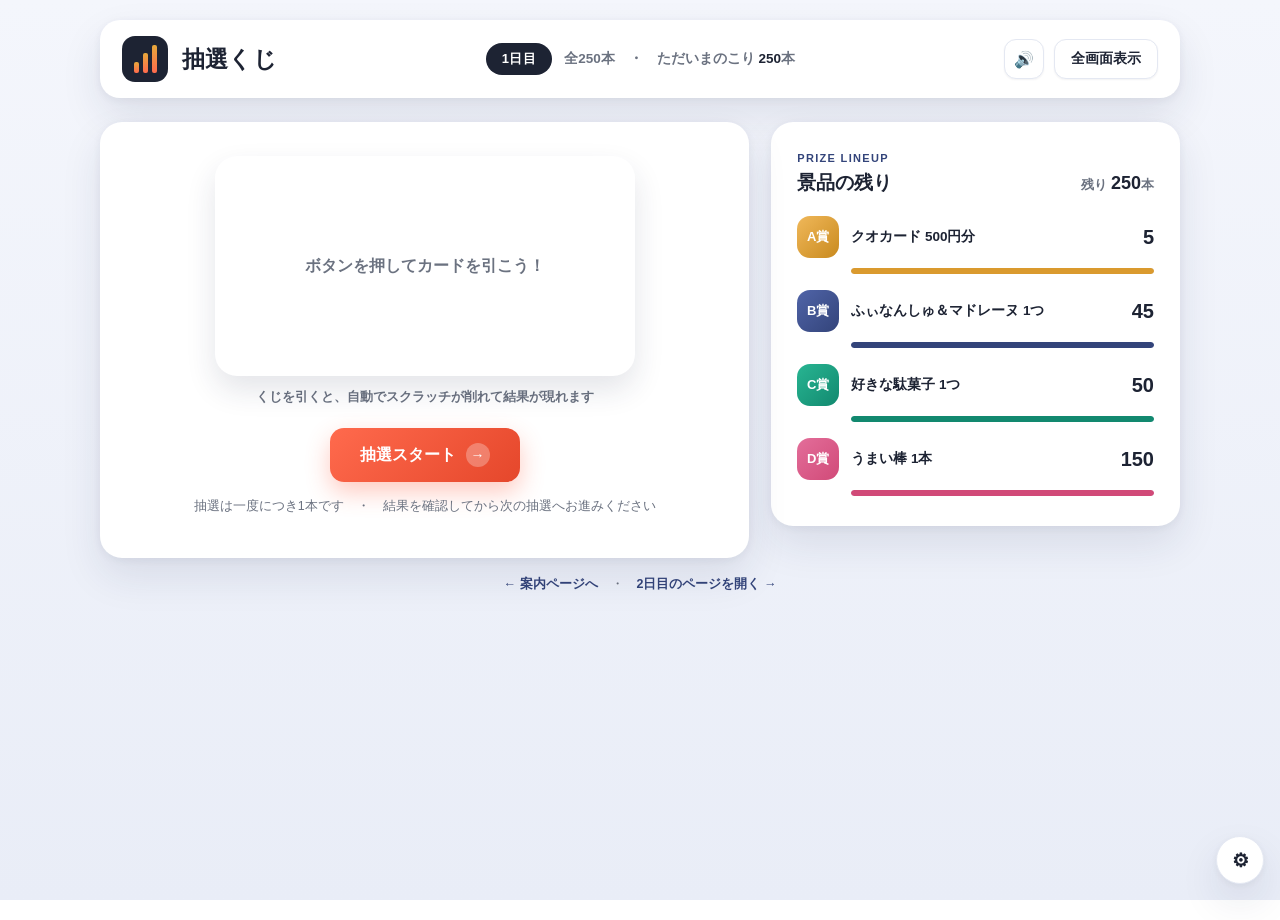
==== day1.html @ 529cc19a "2日目のガチャ演出追加" ====
<!DOCTYPE html>
<html lang="ja">
<head>
<meta charset="UTF-8">
<meta name="viewport" content="width=device-width, initial-scale=1.0, maximum-scale=1.0, user-scalable=no">
<title>抽選くじ（1日目）</title>
<link rel="stylesheet" href="style.css">
</head>
<body>

<div class="stage">
  <div class="topbar">
    <div class="topbar-left">
      <div class="brand-icon" aria-hidden="true"><i></i><i></i><i></i></div>
      <h1 id="eventTitle">学園祭 抽選会</h1>
    </div>
    <div class="topbar-center">
      <span class="day-badge" id="dayBadge">1日目</span>
      <span class="stats-line" id="totalLine"></span>
    </div>
    <div class="topbar-right">
      <button class="icon-btn" id="muteBtn" title="音のオン/オフ">🔊</button>
      <button class="btn-outline" id="fullscreenBtn">全画面表示</button>
    </div>
  </div>

  <main>
    <section class="card draw-card">
      <div class="scratch-wrap" id="scratchWrap">
        <div class="result-area" id="resultArea">
          <div class="result-placeholder" id="resultPlaceholder">ボタンを押してカードを引こう！</div>
        </div>
        <canvas class="scratch-canvas" id="scratchCanvas" style="display:none;"></canvas>
        <div class="scratch-hint hide" id="scratchHint">👆</div>
        <span class="confetti-dot cd1"></span>
        <span class="confetti-dot cd2"></span>
        <span class="confetti-dot cd3"></span>
        <span class="confetti-dot cd4"></span>
        <span class="confetti-dot cd5"></span>
        <span class="confetti-dot cd6"></span>
      </div>
      <p class="scratch-note" id="scratchNote">くじを引くと、自動でスクラッチが削れて結果が現れます</p>

      <div class="actions">
        <button class="btn-primary" id="drawBtn">抽選スタート</button>
      </div>
      <p class="draw-caption">抽選は一度につき1本です　・　結果を確認してから次の抽選へお進みください</p>
    </section>

    <section class="card">
      <div class="stock-kicker">PRIZE LINEUP</div>
      <div class="stock-title"><span>景品の残り</span><span class="remain" id="remainLine">残り 0 本</span></div>
      <div class="stock-list" id="stockList"></div>
    </section>
  </main>

  <p class="page-switch-hint"><a href="index.html">← 案内ページへ</a>　・　<a href="day2.html">2日目のページを開く →</a></p>
</div>

<button class="gear-btn" id="gearBtn" title="運営用設定">⚙</button>

<!-- 1位(トップ賞)演出 -->
<div class="overlay" id="grandOverlay" aria-hidden="true">
  <div class="burst"><div class="ring"></div><div class="ring2"></div><div class="rays"></div></div>
</div>
<div class="confetti" id="confetti" aria-hidden="true"></div>

<!-- パスワードモーダル -->
<div class="modal-backdrop" id="pwBackdrop">
  <div class="modal" style="max-width:380px;">
    <button class="close-x" id="pwClose">×</button>
    <h2>運営用ログイン</h2>
    <p class="desc">賞品の設定変更などを行うにはパスワードが必要です。</p>
    <label>パスワード</label>
    <input type="password" id="pwInput">
    <div class="modal-actions">
      <button class="btn-primary" id="pwSubmit">ログイン</button>
    </div>
    <div id="pwMsg"></div>
  </div>
</div>

<!-- 管理画面モーダル -->
<div class="modal-backdrop" id="adminBackdrop">
  <div class="modal">
    <button class="close-x" id="adminClose">×</button>
    <h2>運営用設定（1日目）</h2>
    <p class="desc">賞品の内容や当選数を編集できます。編集後は保存してください。</p>

    <label>イベントタイトル</label>
    <input type="text" id="cfgTitle">

    <label style="margin-top:18px;">賞品ラインナップ</label>
    <div class="tier-head" aria-hidden="true"><span>賞</span><span>景品名</span><span>総数</span><span>現在庫</span><span></span></div>
    <div id="tierRows"></div>
    <button class="btn-ghost btn-small" id="addTierBtn" style="margin-top:8px;">＋ 賞を追加</button>
    <p class="stock-warning">注意：総数を変更して保存しても現在庫は変わりません。現在庫は0から総数まで入力でき、変更はすぐに反映されます。賞を削除すると、未抽選分も一覧から削除されます。</p>

    <div class="modal-actions">
      <button class="btn-primary" id="saveConfigBtn">設定を保存</button>
    </div>
    <div id="configMsg"></div>

    <div class="section-div"></div>

    <label>在庫リセット</label>
    <p class="hint">現在このページは <strong id="adminDayLabel">1日目</strong>（スクラッチ演出）です。ボタンを押すと在庫が満タンに戻ります。1日目の営業終了後、2日目を始める前に押してください（day2.html 側でも同じ在庫を使うため、2日目はそちらのページを開くだけで演出がガチャに切り替わります）。</p>
    <div class="modal-actions">
      <button class="btn-ghost btn-small" id="resetStockBtn">在庫を満タンにリセットする</button>
    </div>

    <div class="section-div"></div>

    <label>運営パスワードの変更</label>
    <input type="password" id="newPassword" placeholder="新しいパスワード" autocomplete="new-password">
    <p class="password-warning">注意：パスワードを変更すると、次回から新しいパスワードが必要です。変更内容を確認してから実行してください。</p>
    <div class="modal-actions">
      <button class="btn-ghost btn-small" id="changePwBtn">パスワードを変更</button>
    </div>
    <div id="passwordMsg"></div>

    <div class="section-div"></div>
    <button class="btn-ghost btn-small" id="wipeBtn" style="border-color:var(--red-deep); color:var(--red-deep);">全データを初期化する</button>
  </div>
</div>

<!-- 確認モーダル -->
<div class="modal-backdrop confirm-backdrop" id="confirmBackdrop">
  <div class="modal" style="max-width:420px;">
    <h2>操作の確認</h2>
    <p class="desc" id="confirmMessage"></p>
    <div class="modal-actions">
      <button class="btn-primary" id="confirmOkBtn">実行する</button>
      <button class="btn-ghost" id="confirmCancelBtn">キャンセル</button>
    </div>
  </div>
</div>

<script>window.KUJI_DAY = 1;</script>
<script src="app-core.js"></script>
<script src="reveal-scratch.js"></script>
</body>
</html>
---- style.css ----
:root{
    --paper:#FFFDF7;
    --ink:#1D2333;
    --ink-soft:#6B7280;
    --red:#FF6A4D;
    --red-deep:#E5472B;
    --gold:#E7A93B;
    --gold-deep:#C98A1E;
    --indigo:#33447A;
    --indigo-deep:#242F58;
    --teal:#12896F;
    --teal-deep:#0C6B57;
    --rose:#D14A78;
    --rose-deep:#B23561;
    --line:#E4E8F2;
    --shadow: 0 18px 40px rgba(31,41,74,.10), 0 2px 8px rgba(31,41,74,.06);
  }
  *{box-sizing:border-box}
  html,body{height:100%}
  body{
    margin:0;
    min-height:100svh;
    background:linear-gradient(180deg,#F4F6FC,#E9EDF7);
    background-attachment:fixed;
    color:var(--ink);
    font-family: "Yu Gothic UI","Hiragino Kaku Gothic ProN","Meiryo",-apple-system,BlinkMacSystemFont,sans-serif;
    padding:0 16px 60px;
    overflow-x:hidden;
  }
  .stage{ position:relative; z-index:1; max-width:1080px; margin:0 auto; }
  html:fullscreen body{
    min-height:100%; display:flex; align-items:center; justify-content:center; padding:24px;
  }
  html:fullscreen .stage{ width:min(1080px,100%); }

  /* ===== 上部バー ===== */
  .topbar{
    background:#fff; border-radius:20px; box-shadow:var(--shadow);
    padding:16px 22px; margin:20px auto 24px;
    display:flex; align-items:center; justify-content:space-between; gap:16px; flex-wrap:wrap;
  }
  .topbar-left{ display:flex; align-items:center; gap:14px; }
  .brand-icon{
    width:46px; height:46px; border-radius:13px; background:var(--ink);
    display:flex; align-items:flex-end; justify-content:center; gap:4px; padding:9px 8px; flex-shrink:0;
  }
  .brand-icon i{ display:block; width:5px; border-radius:2px; background:linear-gradient(180deg,var(--gold),var(--red)); }
  .brand-icon i:nth-child(1){ height:38%; }
  .brand-icon i:nth-child(2){ height:72%; }
  .brand-icon i:nth-child(3){ height:100%; }
  h1#eventTitle{ margin:0; font-size:clamp(18px,2.4vw,23px); font-weight:800; color:var(--ink); letter-spacing:.01em; }

  .topbar-center{ display:flex; align-items:center; gap:12px; flex-wrap:wrap; }
  .day-badge{ background:var(--ink); color:#fff; padding:7px 16px; border-radius:999px; font-weight:800; font-size:13px; letter-spacing:.03em; }
  .stats-line{ color:var(--ink-soft); font-size:13.5px; font-weight:600; }
  .stats-line strong{ color:var(--ink); font-weight:800; }

  .topbar-right{ display:flex; align-items:center; gap:10px; }
  .icon-btn{ width:40px; height:40px; border-radius:12px; border:1.5px solid var(--line); background:#fff; display:flex; align-items:center; justify-content:center; font-size:16px; padding:0; }
  .btn-outline{ border:1.5px solid var(--line); background:#fff; color:var(--ink); border-radius:12px; padding:10px 16px; font-size:13.5px; font-weight:700; }

  main{ display:grid; grid-template-columns: 1.35fr .85fr; gap:22px; align-items:start; }
  @media (max-width:860px){ main{grid-template-columns:1fr} }

  .card{
    background:#fff; border-radius:22px; padding:30px 26px; color:var(--ink);
    box-shadow:var(--shadow);
  }

  /* ===== 抽選エリア（スクラッチカード） ===== */
  .draw-card{ text-align:center; position:relative; }
  .scratch-wrap{ position:relative; max-width:420px; margin:4px auto 6px; border-radius:22px; }
  .scratch-wrap.has-card::before, .scratch-wrap.has-card::after{
    content:""; position:absolute; inset:-10px; border-radius:26px; z-index:0;
  }
  .scratch-wrap.has-card::before{ background:linear-gradient(135deg, rgba(255,150,120,.35), rgba(120,150,255,.28)); transform:rotate(-5deg); }
  .scratch-wrap.has-card::after{ background:linear-gradient(135deg, rgba(120,210,180,.32), rgba(255,205,110,.3)); transform:rotate(4deg); }
  .scratch-wrap.suspense{ animation: suspenseShake .42s ease-in-out infinite; }
  @keyframes suspenseShake{
    0%,100%{ transform:translate(0,0) rotate(0deg); }
    25%{ transform:translate(-3px,1px) rotate(-0.7deg); }
    50%{ transform:translate(3px,-1px) rotate(0.7deg); }
    75%{ transform:translate(-2px,2px) rotate(-0.5deg); }
  }
  .scratch-wrap.suspense .result-area{ box-shadow:0 0 0 3px rgba(255,90,60,.55), 0 14px 30px rgba(31,41,74,.12); }
  .scratch-wrap.pop{ animation:popReveal .42s cubic-bezier(.2,.9,.3,1.4); }
  @keyframes popReveal{ 0%{ transform:scale(.94); } 55%{ transform:scale(1.05); } 100%{ transform:scale(1); } }

  .result-area{
    position:relative; z-index:1; min-height:220px; display:flex; flex-direction:column;
    align-items:center; justify-content:center; gap:8px; padding:22px; border-radius:22px;
    background:#fff; box-shadow:0 14px 30px rgba(31,41,74,.12);
  }
  .scratch-canvas{
    position:absolute; inset:0; width:100%; height:100%; border-radius:22px; z-index:2;
    pointer-events:none; box-shadow:0 14px 30px rgba(31,41,74,.16);
  }
  .scratch-canvas.fading{ transition:opacity .45s ease; opacity:0; }
  .scratch-hint{
    position:absolute; top:0; left:0; font-size:34px; pointer-events:none; z-index:6;
    filter:drop-shadow(0 4px 6px rgba(0,0,0,.28));
    transform:translate(-50%,-55%) rotate(-10deg);
    transition: left .09s linear, top .09s linear, transform .12s ease;
  }
  .scratch-hint.hide{ display:none; }
  .scratch-hint.flip{ transform:translate(-50%,-55%) rotate(10deg); }
  .scratch-note{ margin:12px 0 0; font-size:13px; color:var(--ink-soft); font-weight:600; }
  .draw-caption{ margin-top:16px; font-size:12.5px; color:var(--ink-soft); }

  .confetti-dot{ position:absolute; width:7px; height:7px; border-radius:50%; opacity:0; transition:opacity .3s ease; z-index:3; pointer-events:none; }
  .scratch-wrap.has-card .confetti-dot{ opacity:1; }
  .cd1{ top:5%; left:9%; background:var(--gold); }
  .cd2{ top:13%; left:89%; width:6px; height:6px; background:var(--red); }
  .cd3{ top:47%; left:1%; width:6px; height:6px; background:var(--teal); }
  .cd4{ top:84%; left:93%; background:var(--indigo); }
  .cd5{ top:91%; left:13%; width:8px; height:8px; background:var(--rose); }
  .cd6{ top:3%; left:53%; width:5px; height:5px; background:var(--gold-deep); }

  /* ===== ガチャ・カットイン演出（2日目以降） ===== */
  .scratch-wrap.impact{ animation: impactShake .32s ease-in-out; }
  @keyframes impactShake{
    0%{ transform:translate(0,0); } 20%{ transform:translate(-6px,3px); }
    40%{ transform:translate(6px,-3px); } 60%{ transform:translate(-4px,2px); }
    80%{ transform:translate(3px,-2px); } 100%{ transform:translate(0,0); }
  }
  .gacha-overlay{
    position:absolute; inset:0; z-index:4; border-radius:22px; overflow:hidden; display:none;
  }
  .gacha-overlay.fading{ transition:opacity .4s ease; opacity:0; }
  .gacha-bg{ position:absolute; inset:0; background:radial-gradient(circle at 50% 42%, #313a6e, #12162c 72%); }
  .capsule{ position:absolute; top:50%; left:50%; width:84px; height:84px; margin:-42px 0 0 -42px; z-index:2; }
  .capsule-top, .capsule-bottom{ position:absolute; left:0; width:100%; height:50%; }
  .capsule-top{ top:0; border-radius:84px 84px 0 0; background:linear-gradient(180deg,#ff8a65,#ff5a3c); box-shadow:inset 0 -6px 10px rgba(0,0,0,.18); }
  .capsule-bottom{ bottom:0; border-radius:0 0 84px 84px; background:linear-gradient(180deg,#fdfdfd,#dfe3ea); box-shadow:inset 0 6px 10px rgba(0,0,0,.1); }
  .capsule.shake{ animation: capsuleShake .16s ease-in-out infinite; }
  @keyframes capsuleShake{
    0%,100%{ transform:translate(0,0) rotate(0deg); }
    25%{ transform:translate(-5px,-2px) rotate(-7deg); }
    50%{ transform:translate(5px,2px) rotate(7deg); }
    75%{ transform:translate(-3px,3px) rotate(-4deg); }
  }
  .capsule.crack .capsule-top{ animation: crackTop .42s ease forwards; }
  .capsule.crack .capsule-bottom{ animation: crackBottom .42s ease forwards; }
  @keyframes crackTop{ to{ transform:translateY(-64px) rotate(-28deg); opacity:0; } }
  @keyframes crackBottom{ to{ transform:translateY(64px) rotate(28deg); opacity:0; } }
  .cutin-flash{ position:absolute; inset:0; background:#fff; opacity:0; pointer-events:none; z-index:3; }
  .cutin-flash.pulse{ animation: flashPulse .26s ease-out; }
  @keyframes flashPulse{ 0%{ opacity:.95; } 100%{ opacity:0; } }
  .cutin-banner{
    position:absolute; inset:0; z-index:5; display:flex; flex-direction:column; align-items:center;
    justify-content:center; gap:6px; opacity:0;
    background:repeating-linear-gradient(115deg, rgba(255,255,255,.09) 0 10px, rgba(255,255,255,0) 10px 24px), rgba(18,22,44,.55);
  }
  .cutin-banner.slide-in{ animation: cutinSlide .5s cubic-bezier(.25,.85,.25,1.3) forwards; }
  @keyframes cutinSlide{
    0%{ opacity:0; transform:translateX(-120%) skewX(-8deg); }
    60%{ opacity:1; transform:translateX(6%) skewX(-8deg); }
    100%{ opacity:1; transform:translateX(0) skewX(0deg); }
  }
  .cutin-tag{ font-size:clamp(30px,6vw,46px); font-weight:900; color:#fff; letter-spacing:.04em; text-shadow:0 3px 0 rgba(0,0,0,.35); }
  .cutin-name{ font-size:clamp(14px,2.3vw,18px); font-weight:800; color:#fff; opacity:.92; }

  .result-placeholder{ color:var(--ink-soft); font-size:15.5px; font-weight:700; }
  .result-tag{ font-size:15px; font-weight:800; letter-spacing:.02em; }
  .result-name{ font-size:clamp(22px,4vw,32px); font-weight:900; color:var(--ink); }
  .result-congrats{ font-size:13.5px; color:var(--ink-soft); font-weight:700; margin-top:2px; }
  .sold-out{ color:var(--red-deep); font-weight:800; font-size:16px; line-height:1.7; }

  .tier-A{ background:linear-gradient(135deg,#F0B85A,var(--gold-deep)); }
  .tier-B{ background:linear-gradient(135deg,#5064A8,var(--indigo)); }
  .tier-C{ background:linear-gradient(135deg,#28B592,var(--teal)); }
  .tier-D{ background:linear-gradient(135deg,#E36E9A,var(--rose)); }
  .tier-default{ background:linear-gradient(135deg,#9aa0ae,#6c7280); }

  .actions{ display:flex; flex-wrap:wrap; gap:12px; justify-content:center; margin-top:22px; align-items:center; }
  button{
    appearance:none; border:1.5px solid var(--line); border-radius:14px; padding:13px 22px;
    font-size:15px; font-weight:700; cursor:pointer; background:#fff; color:var(--ink);
    box-shadow:0 1px 2px rgba(31,41,74,.06); transition:transform .08s ease, box-shadow .15s ease, opacity .2s;
    font-family:inherit;
  }
  button:active{ transform:translateY(1px); }
  button:disabled{ opacity:.45; cursor:not-allowed; }
  .btn-primary{
    background:linear-gradient(135deg,var(--red),var(--red-deep)); color:#fff; border:none;
    font-size:16px; padding:15px 30px; display:inline-flex; align-items:center; gap:10px;
    box-shadow:0 10px 24px rgba(255,90,60,.32);
    animation: invitePulse 2.6s ease-in-out infinite;
  }
  .btn-primary::after{
    content:"→"; font-size:14px; background:rgba(255,255,255,.28); color:#fff;
    width:24px; height:24px; border-radius:50%; display:flex; align-items:center; justify-content:center;
  }
  .btn-primary:disabled{ animation:none; }
  @keyframes invitePulse{
    0%,100%{ box-shadow:0 10px 24px rgba(255,90,60,.28); }
    50%{ box-shadow:0 14px 32px rgba(255,90,60,.5); }
  }
  .btn-ghost{ background:#fff; border:1.5px solid var(--line); color:var(--ink); }
  .btn-small{ padding:9px 15px; font-size:13px; }

  /* ===== 在庫パネル ===== */
  .stock-kicker{ font-size:11px; font-weight:800; letter-spacing:.12em; color:var(--indigo); margin-bottom:6px; }
  .stock-title{ font-weight:900; margin:0 0 20px; font-size:19px; display:flex; justify-content:space-between; align-items:baseline; color:var(--ink); }
  .stock-title span.remain{ font-size:13px; color:var(--ink-soft); font-weight:700; }
  .stock-title span.remain strong{ color:var(--ink); font-size:18px; }
  .stock-list{ display:flex; flex-direction:column; gap:16px; }
  .stock-item{
    transition:opacity .5s ease, transform .5s ease, max-height .5s ease;
  }
  .stock-item.leaving{ opacity:0; transform:scale(.94); max-height:0; overflow:hidden; margin:0; }
  .stock-top{ display:flex; align-items:center; gap:12px; }
  .stock-item .chip{ width:42px; height:42px; border-radius:13px; display:flex; align-items:center; justify-content:center; color:#fff; font-weight:800; font-size:13px; flex-shrink:0; }
  .stock-item .info{ flex:1; min-width:0; }
  .stock-item .name{ font-size:13.5px; font-weight:700; color:var(--ink); overflow:hidden; text-overflow:ellipsis; white-space:nowrap; }
  .stock-item .count{ font-weight:900; font-size:20px; color:var(--ink); }
  .stock-bar{ height:6px; background:var(--line); border-radius:999px; overflow:hidden; margin-top:10px; margin-left:54px; }
  .stock-bar-fill{ height:100%; border-radius:999px; transition:width .5s ease; }
  .empty-stock{ color:var(--ink-soft); font-size:14px; text-align:center; padding:16px; font-weight:700; }

  /* ===== 演出オーバーレイ ===== */
  .overlay{ position:fixed; inset:0; z-index:9998; display:none; place-items:center; pointer-events:none; }
  .overlay.show{ display:grid; animation:overlayFade 2.2s ease forwards; }
  @keyframes overlayFade{ 0%{opacity:1} 65%{opacity:1} 100%{opacity:0} }
  .burst{ position:relative; width:min(78vmin,560px); height:min(78vmin,560px); }
  .ring,.ring2{ position:absolute; inset:0; border-radius:50%; border:7px solid rgba(255,201,74,.95); box-shadow:0 0 50px rgba(255,150,60,.55), inset 0 0 26px rgba(255,255,255,.7); animation:ringScale 1.2s ease-out forwards; }
  .ring2{ inset:6%; border-width:5px; animation:ringScale 1.2s .08s ease-out forwards; opacity:.85; }
  @keyframes ringScale{ 0%{transform:scale(.2);opacity:0} 40%{opacity:1} 100%{transform:scale(1.18);opacity:0} }
  .rays{ position:absolute; inset:-25%; border-radius:50%; background:conic-gradient(from 0deg, rgba(255,190,90,0) 0deg, rgba(255,190,90,.8) 20deg, rgba(255,190,90,0) 40deg); filter:blur(6px) saturate(140%); animation:spinRay 1.6s linear infinite; mix-blend-mode:multiply; }
  @keyframes spinRay{ to{ transform:rotate(1turn); } }
  .confetti{ pointer-events:none; position:fixed; inset:0; overflow:hidden; z-index:9999; }

  /* ===== モーダル共通 ===== */
  .modal-backdrop{ position:fixed; inset:0; background:rgba(20,24,40,.55); z-index:9990; display:none; align-items:center; justify-content:center; padding:20px; }
  .modal-backdrop.show{ display:flex; }
  .confirm-backdrop{ z-index:10000; }
  .modal{
    background:var(--paper); border:1.5px solid var(--line); border-radius:18px; max-width:560px; width:100%;
    max-height:88vh; overflow-y:auto; padding:24px; color:var(--ink);
    box-shadow:0 24px 60px rgba(20,24,40,.35);
  }
  .modal h2{ margin:0 0 6px; font-size:20px; }
  .modal p.desc{ color:var(--ink-soft); font-size:13.5px; margin:0 0 16px; }
  .modal label{ display:block; font-size:12.5px; font-weight:800; color:var(--ink-soft); margin:14px 0 4px; }
  .modal input[type=text], .modal input[type=number], .modal input[type=password]{
    width:100%; padding:9px 10px; border:1.5px solid var(--line); border-radius:8px; font-size:14px; font-family:inherit; background:#fff;
  }
  .modal-actions{ display:flex; gap:10px; flex-wrap:wrap; margin-top:18px; }
  .tier-row{ display:grid; grid-template-columns:56px minmax(150px,1fr) 76px 76px 72px; gap:8px; align-items:center; margin-top:8px; }
  .tier-row input{ padding:7px 8px; font-size:13px; min-width:0; width:100%; }
  .tier-row .t-total, .tier-row .current-stock{ width:76px; min-height:36px; text-align:center; font-weight:800; }
  .tier-row .del{ width:72px; height:36px; padding:0 8px; background:#fff; border:1.5px solid rgba(229,71,43,.4); border-radius:8px; cursor:pointer; color:var(--red-deep); font-size:12px; font-weight:800; line-height:1; }
  .tier-row .del:hover{ border-color:var(--red-deep); background:#FFF4F1; }
  .tier-head{ display:grid; grid-template-columns:56px minmax(150px,1fr) 76px 76px 72px; gap:8px; align-items:center; margin-top:14px; color:var(--ink-soft); font-size:11px; font-weight:800; }
  .tier-head span:nth-child(n+3){ text-align:center; }
  .stock-warning{ margin:10px 0 0; padding:9px 10px; border-radius:8px; background:#FFF5E5; color:#8A5A12; font-size:12px; line-height:1.6; }
  .password-warning{ margin:8px 0 10px; padding:9px 10px; border-radius:8px; background:#FFF0ED; color:#9C3021; font-size:12px; line-height:1.6; }
  @media (max-width:560px){
    .tier-head{ display:none; }
    .tier-row{ grid-template-columns:46px minmax(0,1fr) 64px 64px 72px; }
    .tier-row .current-stock{ width:64px; }
    .tier-row .del{ grid-column:5; grid-row:1; }
  }
  .hint{ font-size:12px; color:var(--ink-soft); margin-top:4px; }
  .section-div{ border-top:1.5px dashed var(--line); margin:20px 0; }
  .close-x{ float:right; background:none; border:none; font-size:20px; cursor:pointer; color:var(--ink-soft); box-shadow:none; padding:0 4px; }
  .msg{ font-size:13px; padding:8px 10px; border-radius:8px; margin-top:10px; }
  .msg.ok{ background:rgba(18,137,111,.14); color:#0a6b5d; }
  .msg.err{ background:rgba(229,71,43,.14); color:#9c231a; }

  .gear-btn{
    position:fixed; right:16px; bottom:16px; z-index:50; width:48px; height:48px; border-radius:50%;
    background:#fff; border:1.5px solid var(--line); box-shadow:var(--shadow); font-size:19px; padding:0;
    display:flex; align-items:center; justify-content:center;
  }

  @media (prefers-reduced-motion: reduce){
    * { animation-duration:.001ms !important; animation-iteration-count:1 !important; transition-duration:.001ms !important; }
  }

/* ===== ページ切り替えリンク（day1.html / day2.html 下部） ===== */
.page-switch-hint{
  text-align:center; margin:18px 0 4px; font-size:12.5px; color:var(--ink-soft);
}
.page-switch-hint a{ color:var(--indigo); text-decoration:none; font-weight:700; }
.page-switch-hint a:hover{ text-decoration:underline; }

/* ===== 案内ページ（index.html）専用 ===== */
.landing-stage{ max-width:640px; margin:60px auto; text-align:center; }
.landing-card{
  background:#fff; border-radius:22px; padding:40px 30px; box-shadow:var(--shadow);
}
.landing-card h1{ margin:0 0 10px; font-size:clamp(22px,4vw,28px); font-weight:900; color:var(--ink); }
.landing-card p.lead{ color:var(--ink-soft); font-size:14px; margin:0 0 30px; }
.landing-choices{ display:flex; gap:16px; flex-wrap:wrap; justify-content:center; }
.landing-choice{
  flex:1 1 220px; display:block; text-decoration:none; border:1.5px solid var(--line);
  border-radius:18px; padding:26px 20px; color:var(--ink); background:#fff;
  transition:transform .12s ease, box-shadow .15s ease;
}
.landing-choice:hover{ transform:translateY(-3px); box-shadow:0 14px 30px rgba(31,41,74,.14); }
.landing-choice .day-num{
  display:inline-block; font-size:12px; font-weight:800; letter-spacing:.08em;
  color:#fff; background:var(--ink); padding:4px 12px; border-radius:999px; margin-bottom:12px;
}
.landing-choice .kind{ font-size:19px; font-weight:900; margin-bottom:6px; }
.landing-choice .desc{ font-size:12.5px; color:var(--ink-soft); }
.landing-choice.day2 .day-num{ background:var(--indigo); }
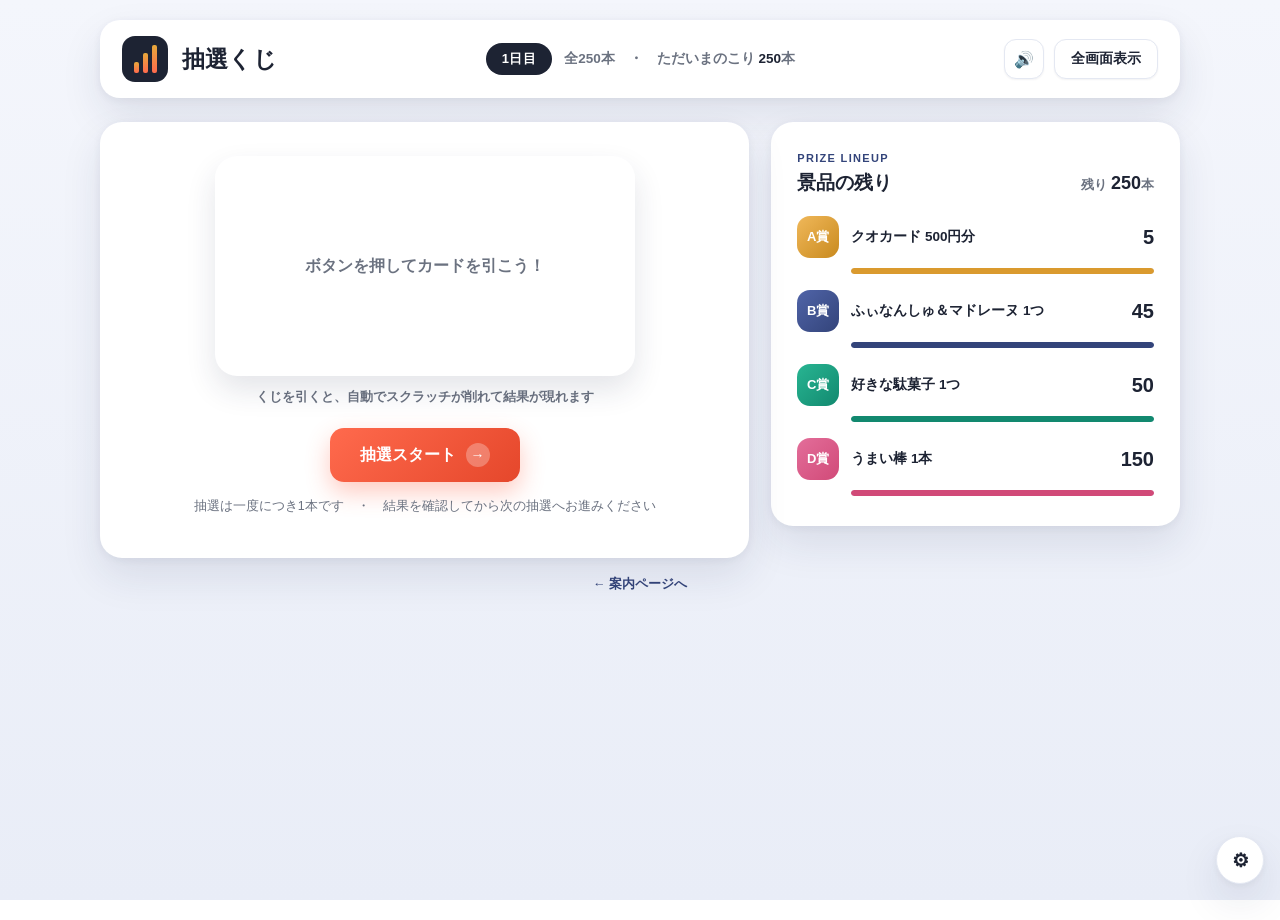
==== commit 9d444f50: "A賞の演出を改良しました" ====
--- a/day1.html
+++ b/day1.html
@@ -54,14 +54,20 @@
     </section>
   </main>
 
-  <p class="page-switch-hint"><a href="index.html">← 案内ページへ</a>　・　<a href="day2.html">2日目のページを開く →</a></p>
+  <p class="page-switch-hint"><a href="index.html">← 案内ページへ</a></p>
 </div>
 
 <button class="gear-btn" id="gearBtn" title="運営用設定">⚙</button>
 
 <!-- 1位(トップ賞)演出 -->
 <div class="overlay" id="grandOverlay" aria-hidden="true">
-  <div class="burst"><div class="ring"></div><div class="ring2"></div><div class="rays"></div></div>
+  <div class="burst">
+    <div class="rays"></div>
+    <div class="ring"></div>
+    <div class="ring2"></div>
+    <div class="grand-card"><span class="grand-kicker">CONGRATULATIONS</span><strong>A賞</strong><span class="grand-mark">★</span></div>
+    <i class="spark spark1">✦</i><i class="spark spark2">✦</i><i class="spark spark3">✦</i><i class="spark spark4">✦</i>
+  </div>
 </div>
 <div class="confetti" id="confetti" aria-hidden="true"></div>
 
--- a/style.css
+++ b/style.css
@@ -31,7 +31,11 @@
   html:fullscreen body{
     min-height:100%; display:flex; align-items:center; justify-content:center; padding:24px;
   }
-  html:fullscreen .stage{ width:min(1080px,100%); }
+  html:fullscreen .stage{
+    width:min(1080px,100%); height:100%; display:flex; flex-direction:column;
+  }
+  html:fullscreen main{ flex:1; align-content:center; }
+  html:fullscreen .page-switch-hint{ margin-top:auto; padding-top:28px; }
 
   /* ===== 上部バー ===== */
   .topbar{
@@ -222,12 +226,25 @@
   .overlay{ position:fixed; inset:0; z-index:9998; display:none; place-items:center; pointer-events:none; }
   .overlay.show{ display:grid; animation:overlayFade 2.2s ease forwards; }
   @keyframes overlayFade{ 0%{opacity:1} 65%{opacity:1} 100%{opacity:0} }
-  .burst{ position:relative; width:min(78vmin,560px); height:min(78vmin,560px); }
-  .ring,.ring2{ position:absolute; inset:0; border-radius:50%; border:7px solid rgba(255,201,74,.95); box-shadow:0 0 50px rgba(255,150,60,.55), inset 0 0 26px rgba(255,255,255,.7); animation:ringScale 1.2s ease-out forwards; }
-  .ring2{ inset:6%; border-width:5px; animation:ringScale 1.2s .08s ease-out forwards; opacity:.85; }
-  @keyframes ringScale{ 0%{transform:scale(.2);opacity:0} 40%{opacity:1} 100%{transform:scale(1.18);opacity:0} }
-  .rays{ position:absolute; inset:-25%; border-radius:50%; background:conic-gradient(from 0deg, rgba(255,190,90,0) 0deg, rgba(255,190,90,.8) 20deg, rgba(255,190,90,0) 40deg); filter:blur(6px) saturate(140%); animation:spinRay 1.6s linear infinite; mix-blend-mode:multiply; }
-  @keyframes spinRay{ to{ transform:rotate(1turn); } }
+  .burst{ position:relative; width:min(78vmin,560px); height:min(78vmin,560px); display:grid; place-items:center; }
+  .rays{ position:absolute; inset:-8%; border-radius:50%; background:repeating-conic-gradient(from 0deg, rgba(255,210,100,.52) 0deg 5deg, transparent 5deg 15deg); filter:blur(2px); animation:rayReveal 1.1s ease-out both; opacity:.9; }
+  @keyframes rayReveal{ 0%{transform:scale(.25) rotate(-18deg);opacity:0} 55%{opacity:.9} 100%{transform:scale(1) rotate(8deg);opacity:.72} }
+  .ring,.ring2{ position:absolute; border-radius:50%; border:3px solid rgba(255,226,134,.8); box-shadow:0 0 30px rgba(255,180,55,.5); animation:haloReveal 1.1s ease-out both; }
+  .ring{ inset:18%; }
+  .ring2{ inset:12%; border-color:rgba(255,255,255,.75); animation-delay:.12s; }
+  @keyframes haloReveal{ 0%{transform:scale(.65);opacity:0} 55%{opacity:1} 100%{transform:scale(1);opacity:.7} }
+  .grand-card{ position:relative; z-index:2; width:min(58vmin,360px); aspect-ratio:1.55; display:flex; flex-direction:column; align-items:center; justify-content:center; gap:4px; color:#fffaf0; background:linear-gradient(145deg,#fff1b0 0%,#d99420 22%,#9a5a12 100%); border:3px solid #fff0aa; border-radius:18px; box-shadow:0 12px 0 rgba(110,57,9,.35), 0 0 42px rgba(255,190,65,.8); transform:scale(.55) rotate(-8deg); animation:grandCardIn .8s .16s cubic-bezier(.2,1.35,.35,1) forwards; }
+  @keyframes grandCardIn{ 0%{transform:scale(.55) rotate(-8deg);opacity:0} 70%{transform:scale(1.06) rotate(2deg);opacity:1} 100%{transform:scale(1) rotate(0);opacity:1} }
+  .grand-kicker{ font-size:clamp(9px,1.5vmin,13px); font-weight:900; letter-spacing:.22em; text-shadow:0 2px 3px rgba(80,38,0,.45); }
+  .grand-card strong{ font-size:clamp(52px,12vmin,92px); line-height:1; font-weight:900; letter-spacing:.08em; text-shadow:0 5px 0 rgba(103,51,6,.4), 0 0 18px rgba(255,255,255,.55); }
+  .grand-mark{ position:absolute; right:13%; top:10%; font-size:clamp(20px,4vmin,34px); color:#fff3b8; animation:markTwinkle .8s .8s ease-in-out infinite alternate; }
+  @keyframes markTwinkle{ from{transform:scale(.8) rotate(-12deg);opacity:.55} to{transform:scale(1.2) rotate(12deg);opacity:1} }
+  .spark{ position:absolute; z-index:3; color:#fff4b5; font-style:normal; text-shadow:0 0 14px #fff, 0 0 28px #ffbd3b; opacity:0; animation:sparkPop .9s ease-out forwards; }
+  .spark1{ top:17%; left:19%; font-size:clamp(24px,5vmin,44px); animation-delay:.45s; }
+  .spark2{ top:27%; right:15%; font-size:clamp(16px,3vmin,28px); animation-delay:.62s; }
+  .spark3{ bottom:20%; left:23%; font-size:clamp(16px,3vmin,28px); animation-delay:.78s; }
+  .spark4{ bottom:14%; right:22%; font-size:clamp(24px,5vmin,44px); animation-delay:.55s; }
+  @keyframes sparkPop{ 0%{transform:scale(0) rotate(-30deg);opacity:0} 45%{transform:scale(1.35) rotate(12deg);opacity:1} 100%{transform:scale(1) rotate(0);opacity:.8} }
   .confetti{ pointer-events:none; position:fixed; inset:0; overflow:hidden; z-index:9999; }
 
   /* ===== モーダル共通 ===== */
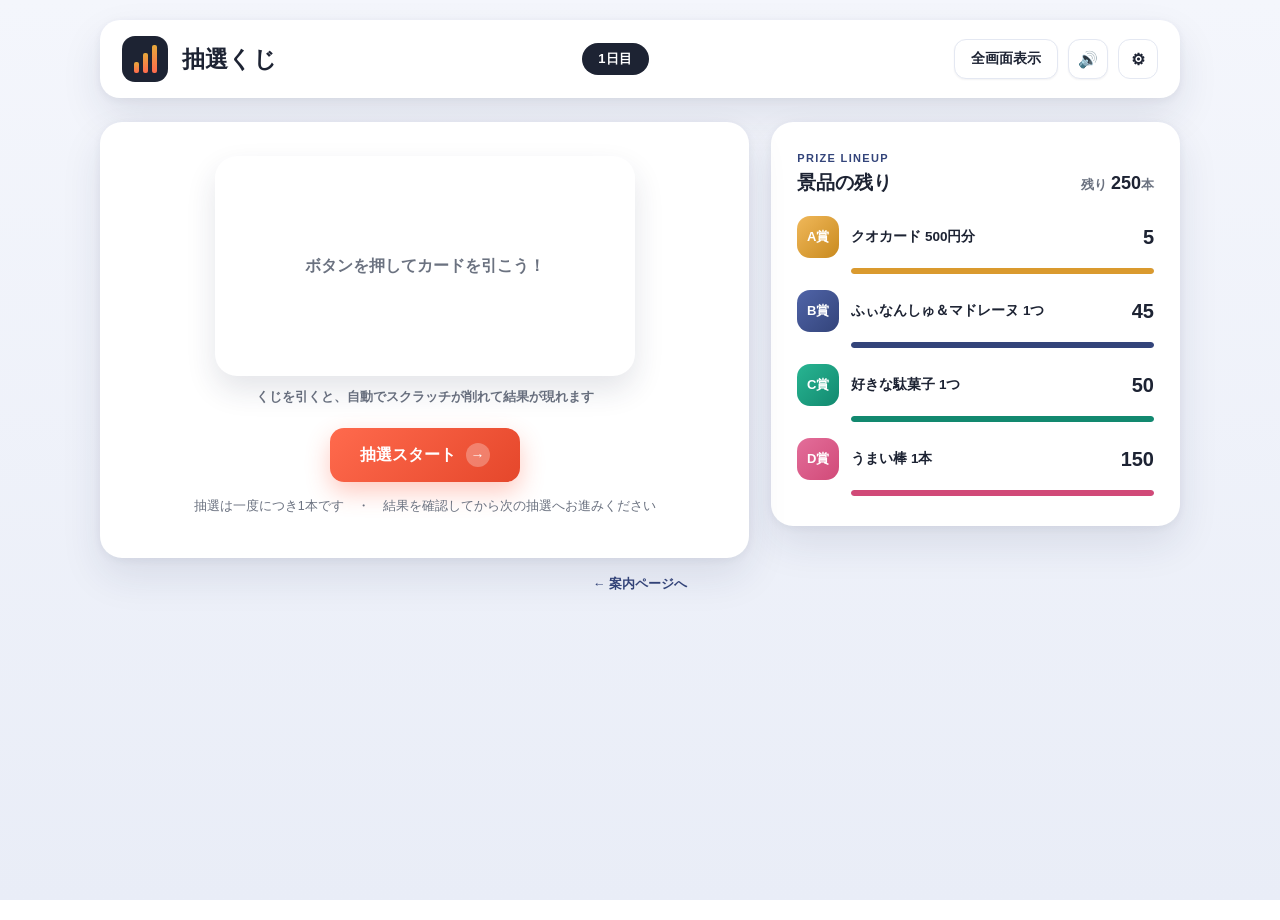
==== commit 8ccc93d0: "軽微なレイアウト修正" ====
--- a/day1.html
+++ b/day1.html
@@ -16,11 +16,11 @@
     </div>
     <div class="topbar-center">
       <span class="day-badge" id="dayBadge">1日目</span>
-      <span class="stats-line" id="totalLine"></span>
     </div>
     <div class="topbar-right">
+      <button class="btn-outline" id="fullscreenBtn">全画面表示</button>
       <button class="icon-btn" id="muteBtn" title="音のオン/オフ">🔊</button>
-      <button class="btn-outline" id="fullscreenBtn">全画面表示</button>
+      <button class="icon-btn gear-btn" id="gearBtn" title="運営用設定">⚙</button>
     </div>
   </div>
 
@@ -56,8 +56,6 @@
 
   <p class="page-switch-hint"><a href="index.html">← 案内ページへ</a></p>
 </div>
-
-<button class="gear-btn" id="gearBtn" title="運営用設定">⚙</button>
 
 <!-- 1位(トップ賞)演出 -->
 <div class="overlay" id="grandOverlay" aria-hidden="true">
@@ -114,6 +112,7 @@
     <div class="modal-actions">
       <button class="btn-ghost btn-small" id="resetStockBtn">在庫を満タンにリセットする</button>
     </div>
+    <div id="resetStockMsg"></div>
 
     <div class="section-div"></div>
 
--- a/style.css
+++ b/style.css
@@ -34,6 +34,7 @@
   html:fullscreen .stage{
     width:min(1080px,100%); height:100%; display:flex; flex-direction:column;
   }
+  html:fullscreen .topbar{ width:100%; }
   html:fullscreen main{ flex:1; align-content:center; }
   html:fullscreen .page-switch-hint{ margin-top:auto; padding-top:28px; }
 
@@ -286,8 +287,8 @@
   .msg.err{ background:rgba(229,71,43,.14); color:#9c231a; }
 
   .gear-btn{
-    position:fixed; right:16px; bottom:16px; z-index:50; width:48px; height:48px; border-radius:50%;
-    background:#fff; border:1.5px solid var(--line); box-shadow:var(--shadow); font-size:19px; padding:0;
+    position:static; z-index:auto; width:40px; height:40px; border-radius:12px;
+    background:#fff; border:1.5px solid var(--line); box-shadow:none; font-size:16px; padding:0;
     display:flex; align-items:center; justify-content:center;
   }
 
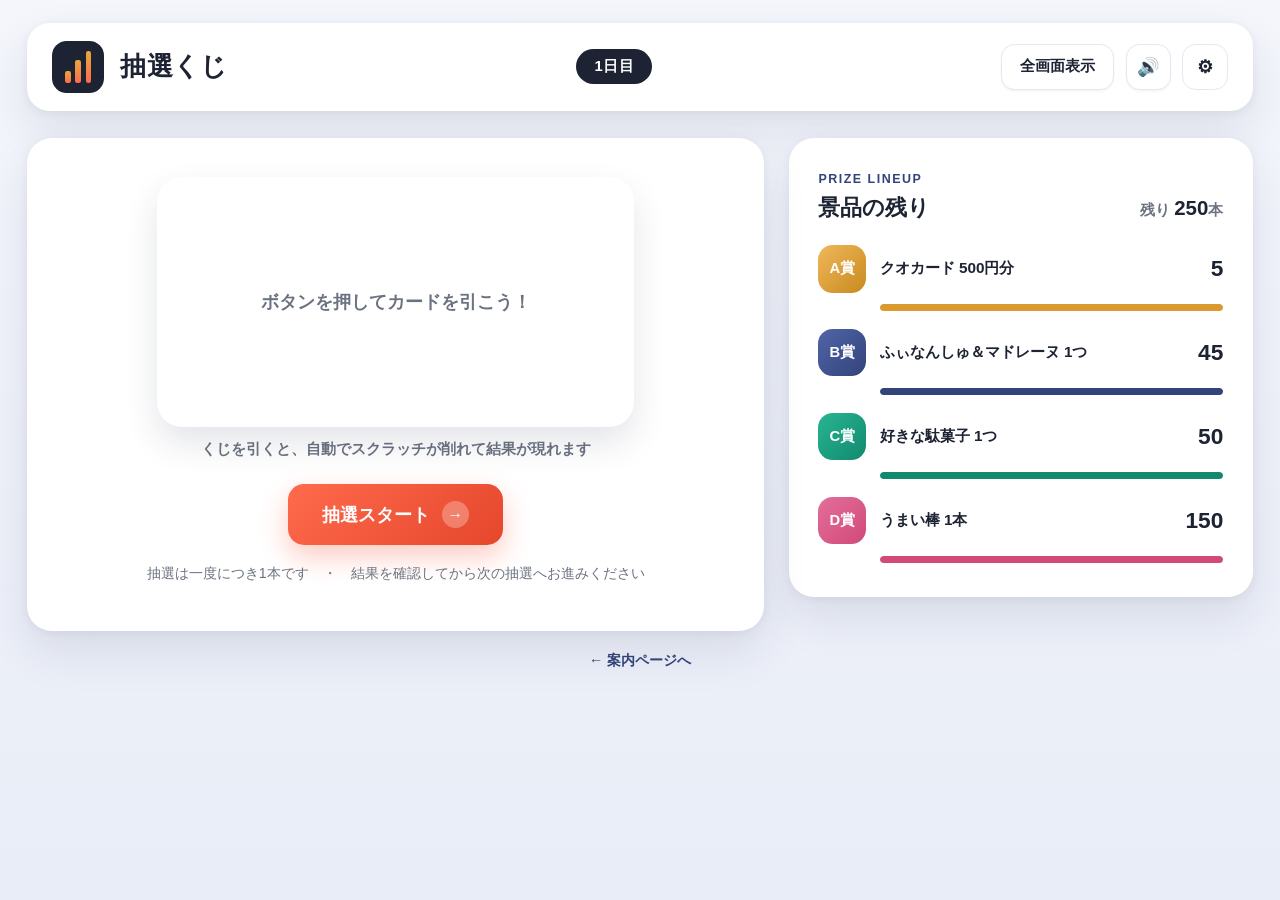
==== commit 067ecdc5: "大画面モニターに対応できるように倍率設定を構築" ====
--- a/day1.html
+++ b/day1.html
@@ -71,7 +71,7 @@
 
 <!-- パスワードモーダル -->
 <div class="modal-backdrop" id="pwBackdrop">
-  <div class="modal" style="max-width:380px;">
+  <div class="modal" style="max-width:23.75rem;">
     <button class="close-x" id="pwClose">×</button>
     <h2>運営用ログイン</h2>
     <p class="desc">賞品の設定変更などを行うにはパスワードが必要です。</p>
@@ -94,10 +94,10 @@
     <label>イベントタイトル</label>
     <input type="text" id="cfgTitle">
 
-    <label style="margin-top:18px;">賞品ラインナップ</label>
+    <label style="margin-top:1.125rem;">賞品ラインナップ</label>
     <div class="tier-head" aria-hidden="true"><span>賞</span><span>景品名</span><span>総数</span><span>現在庫</span><span></span></div>
     <div id="tierRows"></div>
-    <button class="btn-ghost btn-small" id="addTierBtn" style="margin-top:8px;">＋ 賞を追加</button>
+    <button class="btn-ghost btn-small" id="addTierBtn" style="margin-top:0.5rem;">＋ 賞を追加</button>
     <p class="stock-warning">注意：総数を変更して保存しても現在庫は変わりません。現在庫は0から総数まで入力でき、変更はすぐに反映されます。賞を削除すると、未抽選分も一覧から削除されます。</p>
 
     <div class="modal-actions">
@@ -107,12 +107,33 @@
 
     <div class="section-div"></div>
 
+    <label>直前の抽選の取り消し</label>
+    <p class="hint">押し間違えたときなどに、直前の1回分を取り消します。当たった景品は在庫に戻り、集計の記録も1件削除されます。取り消せるのは直前の1回だけで、在庫をリセットすると取り消せなくなります。</p>
+    <div class="last-draw" id="lastDrawInfo"></div>
+    <div class="modal-actions">
+      <button class="btn-ghost btn-small" id="cancelLastBtn">直前の抽選を取り消す</button>
+    </div>
+    <div id="cancelLastMsg"></div>
+
+    <div class="section-div"></div>
+
     <label>在庫リセット</label>
     <p class="hint">現在このページは <strong id="adminDayLabel">1日目</strong>（スクラッチ演出）です。ボタンを押すと在庫が満タンに戻ります。1日目の営業終了後、2日目を始める前に押してください（day2.html 側でも同じ在庫を使うため、2日目はそちらのページを開くだけで演出がガチャに切り替わります）。</p>
     <div class="modal-actions">
       <button class="btn-ghost btn-small" id="resetStockBtn">在庫を満タンにリセットする</button>
     </div>
     <div id="resetStockMsg"></div>
+
+    <div class="section-div"></div>
+
+    <label>バックアップ（書き出し・読み込み）</label>
+    <p class="hint">賞品の設定・在庫・抽選履歴を1つのファイルに書き出します。ブラウザのデータが消えたときや、別のPC・別のURLへデータを移すときに、読み込んで元に戻せます。保存済みの内容が対象で、編集中で未保存の内容は含まれません。運営パスワードはファイルに含まれません。</p>
+    <div class="modal-actions">
+      <button class="btn-ghost btn-small" id="exportBackupBtn">バックアップを書き出す</button>
+      <button class="btn-ghost btn-small" id="importBackupBtn">バックアップを読み込む</button>
+      <input type="file" id="importBackupFile" accept=".json,application/json" hidden>
+    </div>
+    <div id="backupMsg"></div>
 
     <div class="section-div"></div>
 
@@ -131,7 +152,7 @@
 
 <!-- 確認モーダル -->
 <div class="modal-backdrop confirm-backdrop" id="confirmBackdrop">
-  <div class="modal" style="max-width:420px;">
+  <div class="modal" style="max-width:26.25rem;">
     <h2>操作の確認</h2>
     <p class="desc" id="confirmMessage"></p>
     <div class="modal-actions">
--- a/style.css
+++ b/style.css
@@ -13,148 +13,150 @@
     --rose:#D14A78;
     --rose-deep:#B23561;
     --line:#E4E8F2;
-    --shadow: 0 18px 40px rgba(31,41,74,.10), 0 2px 8px rgba(31,41,74,.06);
-  }
+    --shadow: 0 1.125rem 2.5rem rgba(31,41,74,.10), 0 0.125rem 0.5rem rgba(31,41,74,.06);
+  }
+  html{ font-size:16px; }
   *{box-sizing:border-box}
   html,body{height:100%}
   body{
     margin:0;
+    display:flow-root; /* 子の上余白が body の外へはみ出さないようにする（100svh に上乗せされて常に少しスクロールしてしまうため） */
     min-height:100svh;
     background:linear-gradient(180deg,#F4F6FC,#E9EDF7);
     background-attachment:fixed;
     color:var(--ink);
     font-family: "Yu Gothic UI","Hiragino Kaku Gothic ProN","Meiryo",-apple-system,BlinkMacSystemFont,sans-serif;
-    padding:0 16px 60px;
+    padding:0 1rem 3.75rem;
     overflow-x:hidden;
   }
-  .stage{ position:relative; z-index:1; max-width:1080px; margin:0 auto; }
+  .stage{ position:relative; z-index:1; max-width:67.5rem; margin:0 auto; }
   html:fullscreen body{
-    min-height:100%; display:flex; align-items:center; justify-content:center; padding:24px;
+    min-height:100%; display:flex; align-items:center; justify-content:center; padding:1.5rem;
   }
   html:fullscreen .stage{
-    width:min(1080px,100%); height:100%; display:flex; flex-direction:column;
+    width:min(67.5rem,100%); height:100%; display:flex; flex-direction:column;
   }
   html:fullscreen .topbar{ width:100%; }
   html:fullscreen main{ flex:1; align-content:center; }
-  html:fullscreen .page-switch-hint{ margin-top:auto; padding-top:28px; }
+  html:fullscreen .page-switch-hint{ margin-top:auto; padding-top:1.75rem; }
 
   /* ===== 上部バー ===== */
   .topbar{
-    background:#fff; border-radius:20px; box-shadow:var(--shadow);
-    padding:16px 22px; margin:20px auto 24px;
-    display:flex; align-items:center; justify-content:space-between; gap:16px; flex-wrap:wrap;
-  }
-  .topbar-left{ display:flex; align-items:center; gap:14px; }
+    background:#fff; border-radius:1.25rem; box-shadow:var(--shadow);
+    padding:1rem 1.375rem; margin:1.25rem auto 1.5rem;
+    display:flex; align-items:center; justify-content:space-between; gap:1rem; flex-wrap:wrap;
+  }
+  .topbar-left{ display:flex; align-items:center; gap:0.875rem; }
   .brand-icon{
-    width:46px; height:46px; border-radius:13px; background:var(--ink);
-    display:flex; align-items:flex-end; justify-content:center; gap:4px; padding:9px 8px; flex-shrink:0;
-  }
-  .brand-icon i{ display:block; width:5px; border-radius:2px; background:linear-gradient(180deg,var(--gold),var(--red)); }
+    width:2.875rem; height:2.875rem; border-radius:0.8125rem; background:var(--ink);
+    display:flex; align-items:flex-end; justify-content:center; gap:0.25rem; padding:0.5625rem 0.5rem; flex-shrink:0;
+  }
+  .brand-icon i{ display:block; width:0.3125rem; border-radius:0.125rem; background:linear-gradient(180deg,var(--gold),var(--red)); }
   .brand-icon i:nth-child(1){ height:38%; }
   .brand-icon i:nth-child(2){ height:72%; }
   .brand-icon i:nth-child(3){ height:100%; }
-  h1#eventTitle{ margin:0; font-size:clamp(18px,2.4vw,23px); font-weight:800; color:var(--ink); letter-spacing:.01em; }
-
-  .topbar-center{ display:flex; align-items:center; gap:12px; flex-wrap:wrap; }
-  .day-badge{ background:var(--ink); color:#fff; padding:7px 16px; border-radius:999px; font-weight:800; font-size:13px; letter-spacing:.03em; }
-  .stats-line{ color:var(--ink-soft); font-size:13.5px; font-weight:600; }
+  h1#eventTitle{ margin:0; font-size:clamp(1.125rem,2.4vw,1.4375rem); font-weight:800; color:var(--ink); letter-spacing:.01em; }
+
+  .topbar-center{ display:flex; align-items:center; gap:0.75rem; flex-wrap:wrap; }
+  .day-badge{ background:var(--ink); color:#fff; padding:0.4375rem 1rem; border-radius:62.4375rem; font-weight:800; font-size:0.8125rem; letter-spacing:.03em; }
+  .stats-line{ color:var(--ink-soft); font-size:0.84375rem; font-weight:600; }
   .stats-line strong{ color:var(--ink); font-weight:800; }
 
-  .topbar-right{ display:flex; align-items:center; gap:10px; }
-  .icon-btn{ width:40px; height:40px; border-radius:12px; border:1.5px solid var(--line); background:#fff; display:flex; align-items:center; justify-content:center; font-size:16px; padding:0; }
-  .btn-outline{ border:1.5px solid var(--line); background:#fff; color:var(--ink); border-radius:12px; padding:10px 16px; font-size:13.5px; font-weight:700; }
-
-  main{ display:grid; grid-template-columns: 1.35fr .85fr; gap:22px; align-items:start; }
+  .topbar-right{ display:flex; align-items:center; gap:0.625rem; }
+  .icon-btn{ width:2.5rem; height:2.5rem; border-radius:0.75rem; border:0.09375rem solid var(--line); background:#fff; display:flex; align-items:center; justify-content:center; font-size:1rem; padding:0; }
+  .btn-outline{ border:0.09375rem solid var(--line); background:#fff; color:var(--ink); border-radius:0.75rem; padding:0.625rem 1rem; font-size:0.84375rem; font-weight:700; }
+
+  main{ display:grid; grid-template-columns: 1.35fr .85fr; gap:1.375rem; align-items:start; }
   @media (max-width:860px){ main{grid-template-columns:1fr} }
 
   .card{
-    background:#fff; border-radius:22px; padding:30px 26px; color:var(--ink);
+    background:#fff; border-radius:1.375rem; padding:1.875rem 1.625rem; color:var(--ink);
     box-shadow:var(--shadow);
   }
 
   /* ===== 抽選エリア（スクラッチカード） ===== */
   .draw-card{ text-align:center; position:relative; }
-  .scratch-wrap{ position:relative; max-width:420px; margin:4px auto 6px; border-radius:22px; }
+  .scratch-wrap{ position:relative; max-width:26.25rem; margin:0.25rem auto 0.375rem; border-radius:1.375rem; }
   .scratch-wrap.has-card::before, .scratch-wrap.has-card::after{
-    content:""; position:absolute; inset:-10px; border-radius:26px; z-index:0;
+    content:""; position:absolute; inset:-0.625rem; border-radius:1.625rem; z-index:0;
   }
   .scratch-wrap.has-card::before{ background:linear-gradient(135deg, rgba(255,150,120,.35), rgba(120,150,255,.28)); transform:rotate(-5deg); }
   .scratch-wrap.has-card::after{ background:linear-gradient(135deg, rgba(120,210,180,.32), rgba(255,205,110,.3)); transform:rotate(4deg); }
   .scratch-wrap.suspense{ animation: suspenseShake .42s ease-in-out infinite; }
   @keyframes suspenseShake{
     0%,100%{ transform:translate(0,0) rotate(0deg); }
-    25%{ transform:translate(-3px,1px) rotate(-0.7deg); }
-    50%{ transform:translate(3px,-1px) rotate(0.7deg); }
-    75%{ transform:translate(-2px,2px) rotate(-0.5deg); }
-  }
-  .scratch-wrap.suspense .result-area{ box-shadow:0 0 0 3px rgba(255,90,60,.55), 0 14px 30px rgba(31,41,74,.12); }
+    25%{ transform:translate(-0.1875rem,0.0625rem) rotate(-0.7deg); }
+    50%{ transform:translate(0.1875rem,-0.0625rem) rotate(0.7deg); }
+    75%{ transform:translate(-0.125rem,0.125rem) rotate(-0.5deg); }
+  }
+  .scratch-wrap.suspense .result-area{ box-shadow:0 0 0 0.1875rem rgba(255,90,60,.55), 0 0.875rem 1.875rem rgba(31,41,74,.12); }
   .scratch-wrap.pop{ animation:popReveal .42s cubic-bezier(.2,.9,.3,1.4); }
   @keyframes popReveal{ 0%{ transform:scale(.94); } 55%{ transform:scale(1.05); } 100%{ transform:scale(1); } }
 
   .result-area{
-    position:relative; z-index:1; min-height:220px; display:flex; flex-direction:column;
-    align-items:center; justify-content:center; gap:8px; padding:22px; border-radius:22px;
-    background:#fff; box-shadow:0 14px 30px rgba(31,41,74,.12);
+    position:relative; z-index:1; min-height:13.75rem; display:flex; flex-direction:column;
+    align-items:center; justify-content:center; gap:0.5rem; padding:1.375rem; border-radius:1.375rem;
+    background:#fff; box-shadow:0 0.875rem 1.875rem rgba(31,41,74,.12);
   }
   .scratch-canvas{
-    position:absolute; inset:0; width:100%; height:100%; border-radius:22px; z-index:2;
-    pointer-events:none; box-shadow:0 14px 30px rgba(31,41,74,.16);
+    position:absolute; inset:0; width:100%; height:100%; border-radius:1.375rem; z-index:2;
+    pointer-events:none; box-shadow:0 0.875rem 1.875rem rgba(31,41,74,.16);
   }
   .scratch-canvas.fading{ transition:opacity .45s ease; opacity:0; }
   .scratch-hint{
-    position:absolute; top:0; left:0; font-size:34px; pointer-events:none; z-index:6;
-    filter:drop-shadow(0 4px 6px rgba(0,0,0,.28));
+    position:absolute; top:0; left:0; font-size:2.125rem; pointer-events:none; z-index:6;
+    filter:drop-shadow(0 0.25rem 0.375rem rgba(0,0,0,.28));
     transform:translate(-50%,-55%) rotate(-10deg);
     transition: left .09s linear, top .09s linear, transform .12s ease;
   }
   .scratch-hint.hide{ display:none; }
   .scratch-hint.flip{ transform:translate(-50%,-55%) rotate(10deg); }
-  .scratch-note{ margin:12px 0 0; font-size:13px; color:var(--ink-soft); font-weight:600; }
-  .draw-caption{ margin-top:16px; font-size:12.5px; color:var(--ink-soft); }
-
-  .confetti-dot{ position:absolute; width:7px; height:7px; border-radius:50%; opacity:0; transition:opacity .3s ease; z-index:3; pointer-events:none; }
+  .scratch-note{ margin:0.75rem 0 0; font-size:0.8125rem; color:var(--ink-soft); font-weight:600; }
+  .draw-caption{ margin-top:1rem; font-size:0.78125rem; color:var(--ink-soft); }
+
+  .confetti-dot{ position:absolute; width:0.4375rem; height:0.4375rem; border-radius:50%; opacity:0; transition:opacity .3s ease; z-index:3; pointer-events:none; }
   .scratch-wrap.has-card .confetti-dot{ opacity:1; }
   .cd1{ top:5%; left:9%; background:var(--gold); }
-  .cd2{ top:13%; left:89%; width:6px; height:6px; background:var(--red); }
-  .cd3{ top:47%; left:1%; width:6px; height:6px; background:var(--teal); }
+  .cd2{ top:13%; left:89%; width:0.375rem; height:0.375rem; background:var(--red); }
+  .cd3{ top:47%; left:1%; width:0.375rem; height:0.375rem; background:var(--teal); }
   .cd4{ top:84%; left:93%; background:var(--indigo); }
-  .cd5{ top:91%; left:13%; width:8px; height:8px; background:var(--rose); }
-  .cd6{ top:3%; left:53%; width:5px; height:5px; background:var(--gold-deep); }
+  .cd5{ top:91%; left:13%; width:0.5rem; height:0.5rem; background:var(--rose); }
+  .cd6{ top:3%; left:53%; width:0.3125rem; height:0.3125rem; background:var(--gold-deep); }
 
   /* ===== ガチャ・カットイン演出（2日目以降） ===== */
   .scratch-wrap.impact{ animation: impactShake .32s ease-in-out; }
   @keyframes impactShake{
-    0%{ transform:translate(0,0); } 20%{ transform:translate(-6px,3px); }
-    40%{ transform:translate(6px,-3px); } 60%{ transform:translate(-4px,2px); }
-    80%{ transform:translate(3px,-2px); } 100%{ transform:translate(0,0); }
+    0%{ transform:translate(0,0); } 20%{ transform:translate(-0.375rem,0.1875rem); }
+    40%{ transform:translate(0.375rem,-0.1875rem); } 60%{ transform:translate(-0.25rem,0.125rem); }
+    80%{ transform:translate(0.1875rem,-0.125rem); } 100%{ transform:translate(0,0); }
   }
   .gacha-overlay{
-    position:absolute; inset:0; z-index:4; border-radius:22px; overflow:hidden; display:none;
+    position:absolute; inset:0; z-index:4; border-radius:1.375rem; overflow:hidden; display:none;
   }
   .gacha-overlay.fading{ transition:opacity .4s ease; opacity:0; }
   .gacha-bg{ position:absolute; inset:0; background:radial-gradient(circle at 50% 42%, #313a6e, #12162c 72%); }
-  .capsule{ position:absolute; top:50%; left:50%; width:84px; height:84px; margin:-42px 0 0 -42px; z-index:2; }
+  .capsule{ position:absolute; top:50%; left:50%; width:5.25rem; height:5.25rem; margin:-2.625rem 0 0 -2.625rem; z-index:2; }
   .capsule-top, .capsule-bottom{ position:absolute; left:0; width:100%; height:50%; }
-  .capsule-top{ top:0; border-radius:84px 84px 0 0; background:linear-gradient(180deg,#ff8a65,#ff5a3c); box-shadow:inset 0 -6px 10px rgba(0,0,0,.18); }
-  .capsule-bottom{ bottom:0; border-radius:0 0 84px 84px; background:linear-gradient(180deg,#fdfdfd,#dfe3ea); box-shadow:inset 0 6px 10px rgba(0,0,0,.1); }
+  .capsule-top{ top:0; border-radius:5.25rem 5.25rem 0 0; background:linear-gradient(180deg,#ff8a65,#ff5a3c); box-shadow:inset 0 -0.375rem 0.625rem rgba(0,0,0,.18); }
+  .capsule-bottom{ bottom:0; border-radius:0 0 5.25rem 5.25rem; background:linear-gradient(180deg,#fdfdfd,#dfe3ea); box-shadow:inset 0 0.375rem 0.625rem rgba(0,0,0,.1); }
   .capsule.shake{ animation: capsuleShake .16s ease-in-out infinite; }
   @keyframes capsuleShake{
     0%,100%{ transform:translate(0,0) rotate(0deg); }
-    25%{ transform:translate(-5px,-2px) rotate(-7deg); }
-    50%{ transform:translate(5px,2px) rotate(7deg); }
-    75%{ transform:translate(-3px,3px) rotate(-4deg); }
+    25%{ transform:translate(-0.3125rem,-0.125rem) rotate(-7deg); }
+    50%{ transform:translate(0.3125rem,0.125rem) rotate(7deg); }
+    75%{ transform:translate(-0.1875rem,0.1875rem) rotate(-4deg); }
   }
   .capsule.crack .capsule-top{ animation: crackTop .42s ease forwards; }
   .capsule.crack .capsule-bottom{ animation: crackBottom .42s ease forwards; }
-  @keyframes crackTop{ to{ transform:translateY(-64px) rotate(-28deg); opacity:0; } }
-  @keyframes crackBottom{ to{ transform:translateY(64px) rotate(28deg); opacity:0; } }
+  @keyframes crackTop{ to{ transform:translateY(-4rem) rotate(-28deg); opacity:0; } }
+  @keyframes crackBottom{ to{ transform:translateY(4rem) rotate(28deg); opacity:0; } }
   .cutin-flash{ position:absolute; inset:0; background:#fff; opacity:0; pointer-events:none; z-index:3; }
   .cutin-flash.pulse{ animation: flashPulse .26s ease-out; }
   @keyframes flashPulse{ 0%{ opacity:.95; } 100%{ opacity:0; } }
   .cutin-banner{
     position:absolute; inset:0; z-index:5; display:flex; flex-direction:column; align-items:center;
-    justify-content:center; gap:6px; opacity:0;
-    background:repeating-linear-gradient(115deg, rgba(255,255,255,.09) 0 10px, rgba(255,255,255,0) 10px 24px), rgba(18,22,44,.55);
+    justify-content:center; gap:0.375rem; opacity:0;
+    background:repeating-linear-gradient(115deg, rgba(255,255,255,.09) 0 0.625rem, rgba(255,255,255,0) 0.625rem 1.5rem), rgba(18,22,44,.55);
   }
   .cutin-banner.slide-in{ animation: cutinSlide .5s cubic-bezier(.25,.85,.25,1.3) forwards; }
   @keyframes cutinSlide{
@@ -162,14 +164,14 @@
     60%{ opacity:1; transform:translateX(6%) skewX(-8deg); }
     100%{ opacity:1; transform:translateX(0) skewX(0deg); }
   }
-  .cutin-tag{ font-size:clamp(30px,6vw,46px); font-weight:900; color:#fff; letter-spacing:.04em; text-shadow:0 3px 0 rgba(0,0,0,.35); }
-  .cutin-name{ font-size:clamp(14px,2.3vw,18px); font-weight:800; color:#fff; opacity:.92; }
-
-  .result-placeholder{ color:var(--ink-soft); font-size:15.5px; font-weight:700; }
-  .result-tag{ font-size:15px; font-weight:800; letter-spacing:.02em; }
-  .result-name{ font-size:clamp(22px,4vw,32px); font-weight:900; color:var(--ink); }
-  .result-congrats{ font-size:13.5px; color:var(--ink-soft); font-weight:700; margin-top:2px; }
-  .sold-out{ color:var(--red-deep); font-weight:800; font-size:16px; line-height:1.7; }
+  .cutin-tag{ font-size:clamp(1.875rem,6vw,2.875rem); font-weight:900; color:#fff; letter-spacing:.04em; text-shadow:0 0.1875rem 0 rgba(0,0,0,.35); }
+  .cutin-name{ font-size:clamp(0.875rem,2.3vw,1.125rem); font-weight:800; color:#fff; opacity:.92; }
+
+  .result-placeholder{ color:var(--ink-soft); font-size:0.96875rem; font-weight:700; }
+  .result-tag{ font-size:0.9375rem; font-weight:800; letter-spacing:.02em; }
+  .result-name{ font-size:clamp(1.375rem,4vw,2rem); font-weight:900; color:var(--ink); }
+  .result-congrats{ font-size:0.84375rem; color:var(--ink-soft); font-weight:700; margin-top:0.125rem; }
+  .sold-out{ color:var(--red-deep); font-weight:800; font-size:1rem; line-height:1.7; }
 
   .tier-A{ background:linear-gradient(135deg,#F0B85A,var(--gold-deep)); }
   .tier-B{ background:linear-gradient(135deg,#5064A8,var(--indigo)); }
@@ -177,118 +179,120 @@
   .tier-D{ background:linear-gradient(135deg,#E36E9A,var(--rose)); }
   .tier-default{ background:linear-gradient(135deg,#9aa0ae,#6c7280); }
 
-  .actions{ display:flex; flex-wrap:wrap; gap:12px; justify-content:center; margin-top:22px; align-items:center; }
+  .actions{ display:flex; flex-wrap:wrap; gap:0.75rem; justify-content:center; margin-top:1.375rem; align-items:center; }
   button{
-    appearance:none; border:1.5px solid var(--line); border-radius:14px; padding:13px 22px;
-    font-size:15px; font-weight:700; cursor:pointer; background:#fff; color:var(--ink);
-    box-shadow:0 1px 2px rgba(31,41,74,.06); transition:transform .08s ease, box-shadow .15s ease, opacity .2s;
+    appearance:none; border:0.09375rem solid var(--line); border-radius:0.875rem; padding:0.8125rem 1.375rem;
+    font-size:0.9375rem; font-weight:700; cursor:pointer; background:#fff; color:var(--ink);
+    box-shadow:0 0.0625rem 0.125rem rgba(31,41,74,.06); transition:transform .08s ease, box-shadow .15s ease, opacity .2s;
     font-family:inherit;
   }
-  button:active{ transform:translateY(1px); }
+  button:active{ transform:translateY(0.0625rem); }
   button:disabled{ opacity:.45; cursor:not-allowed; }
   .btn-primary{
     background:linear-gradient(135deg,var(--red),var(--red-deep)); color:#fff; border:none;
-    font-size:16px; padding:15px 30px; display:inline-flex; align-items:center; gap:10px;
-    box-shadow:0 10px 24px rgba(255,90,60,.32);
+    font-size:1rem; padding:0.9375rem 1.875rem; display:inline-flex; align-items:center; gap:0.625rem;
+    box-shadow:0 0.625rem 1.5rem rgba(255,90,60,.32);
     animation: invitePulse 2.6s ease-in-out infinite;
   }
   .btn-primary::after{
-    content:"→"; font-size:14px; background:rgba(255,255,255,.28); color:#fff;
-    width:24px; height:24px; border-radius:50%; display:flex; align-items:center; justify-content:center;
+    content:"→"; font-size:0.875rem; background:rgba(255,255,255,.28); color:#fff;
+    width:1.5rem; height:1.5rem; border-radius:50%; display:flex; align-items:center; justify-content:center;
   }
   .btn-primary:disabled{ animation:none; }
   @keyframes invitePulse{
-    0%,100%{ box-shadow:0 10px 24px rgba(255,90,60,.28); }
-    50%{ box-shadow:0 14px 32px rgba(255,90,60,.5); }
-  }
-  .btn-ghost{ background:#fff; border:1.5px solid var(--line); color:var(--ink); }
-  .btn-small{ padding:9px 15px; font-size:13px; }
+    0%,100%{ box-shadow:0 0.625rem 1.5rem rgba(255,90,60,.28); }
+    50%{ box-shadow:0 0.875rem 2rem rgba(255,90,60,.5); }
+  }
+  .btn-ghost{ background:#fff; border:0.09375rem solid var(--line); color:var(--ink); }
+  .btn-small{ padding:0.5625rem 0.9375rem; font-size:0.8125rem; }
 
   /* ===== 在庫パネル ===== */
-  .stock-kicker{ font-size:11px; font-weight:800; letter-spacing:.12em; color:var(--indigo); margin-bottom:6px; }
-  .stock-title{ font-weight:900; margin:0 0 20px; font-size:19px; display:flex; justify-content:space-between; align-items:baseline; color:var(--ink); }
-  .stock-title span.remain{ font-size:13px; color:var(--ink-soft); font-weight:700; }
-  .stock-title span.remain strong{ color:var(--ink); font-size:18px; }
-  .stock-list{ display:flex; flex-direction:column; gap:16px; }
+  .stock-kicker{ font-size:0.6875rem; font-weight:800; letter-spacing:.12em; color:var(--indigo); margin-bottom:0.375rem; }
+  .stock-title{ font-weight:900; margin:0 0 1.25rem; font-size:1.1875rem; display:flex; justify-content:space-between; align-items:baseline; color:var(--ink); }
+  .stock-title span.remain{ font-size:0.8125rem; color:var(--ink-soft); font-weight:700; }
+  .stock-title span.remain strong{ color:var(--ink); font-size:1.125rem; }
+  .stock-list{ display:flex; flex-direction:column; gap:1rem; }
   .stock-item{
-    transition:opacity .5s ease, transform .5s ease, max-height .5s ease;
-  }
-  .stock-item.leaving{ opacity:0; transform:scale(.94); max-height:0; overflow:hidden; margin:0; }
-  .stock-top{ display:flex; align-items:center; gap:12px; }
-  .stock-item .chip{ width:42px; height:42px; border-radius:13px; display:flex; align-items:center; justify-content:center; color:#fff; font-weight:800; font-size:13px; flex-shrink:0; }
+    transition:opacity .5s ease, transform .5s ease, max-height .5s ease, margin-top .5s ease;
+  }
+  /* 消えていく行。max-height は JS（fadeOutStockItem）が今の高さ→0へ動かす。
+     margin-top:-1rem は、.stock-list の gap（1rem）の分を打ち消し、消え終わった瞬間に下の行がカクッと詰まるのを防ぐ */
+  .stock-item.leaving{ opacity:0; transform:scale(.94); overflow:hidden; margin-top:-1rem; pointer-events:none; }
+  .stock-top{ display:flex; align-items:center; gap:0.75rem; }
+  .stock-item .chip{ width:2.625rem; height:2.625rem; border-radius:0.8125rem; display:flex; align-items:center; justify-content:center; color:#fff; font-weight:800; font-size:0.8125rem; flex-shrink:0; }
   .stock-item .info{ flex:1; min-width:0; }
-  .stock-item .name{ font-size:13.5px; font-weight:700; color:var(--ink); overflow:hidden; text-overflow:ellipsis; white-space:nowrap; }
-  .stock-item .count{ font-weight:900; font-size:20px; color:var(--ink); }
-  .stock-bar{ height:6px; background:var(--line); border-radius:999px; overflow:hidden; margin-top:10px; margin-left:54px; }
-  .stock-bar-fill{ height:100%; border-radius:999px; transition:width .5s ease; }
-  .empty-stock{ color:var(--ink-soft); font-size:14px; text-align:center; padding:16px; font-weight:700; }
+  .stock-item .name{ font-size:0.84375rem; font-weight:700; color:var(--ink); overflow:hidden; text-overflow:ellipsis; white-space:nowrap; }
+  .stock-item .count{ font-weight:900; font-size:1.25rem; color:var(--ink); }
+  .stock-bar{ height:0.375rem; background:var(--line); border-radius:62.4375rem; overflow:hidden; margin-top:0.625rem; margin-left:3.375rem; }
+  .stock-bar-fill{ height:100%; border-radius:62.4375rem; transition:width .5s ease; }
+  .empty-stock{ color:var(--ink-soft); font-size:0.875rem; text-align:center; padding:1rem; font-weight:700; }
 
   /* ===== 演出オーバーレイ ===== */
   .overlay{ position:fixed; inset:0; z-index:9998; display:none; place-items:center; pointer-events:none; }
   .overlay.show{ display:grid; animation:overlayFade 2.2s ease forwards; }
   @keyframes overlayFade{ 0%{opacity:1} 65%{opacity:1} 100%{opacity:0} }
-  .burst{ position:relative; width:min(78vmin,560px); height:min(78vmin,560px); display:grid; place-items:center; }
-  .rays{ position:absolute; inset:-8%; border-radius:50%; background:repeating-conic-gradient(from 0deg, rgba(255,210,100,.52) 0deg 5deg, transparent 5deg 15deg); filter:blur(2px); animation:rayReveal 1.1s ease-out both; opacity:.9; }
+  .burst{ position:relative; width:min(78vmin,35rem); height:min(78vmin,35rem); display:grid; place-items:center; }
+  .rays{ position:absolute; inset:-8%; border-radius:50%; background:repeating-conic-gradient(from 0deg, rgba(255,210,100,.52) 0deg 5deg, transparent 5deg 15deg); filter:blur(0.125rem); animation:rayReveal 1.1s ease-out both; opacity:.9; }
   @keyframes rayReveal{ 0%{transform:scale(.25) rotate(-18deg);opacity:0} 55%{opacity:.9} 100%{transform:scale(1) rotate(8deg);opacity:.72} }
-  .ring,.ring2{ position:absolute; border-radius:50%; border:3px solid rgba(255,226,134,.8); box-shadow:0 0 30px rgba(255,180,55,.5); animation:haloReveal 1.1s ease-out both; }
+  .ring,.ring2{ position:absolute; border-radius:50%; border:0.1875rem solid rgba(255,226,134,.8); box-shadow:0 0 1.875rem rgba(255,180,55,.5); animation:haloReveal 1.1s ease-out both; }
   .ring{ inset:18%; }
   .ring2{ inset:12%; border-color:rgba(255,255,255,.75); animation-delay:.12s; }
   @keyframes haloReveal{ 0%{transform:scale(.65);opacity:0} 55%{opacity:1} 100%{transform:scale(1);opacity:.7} }
-  .grand-card{ position:relative; z-index:2; width:min(58vmin,360px); aspect-ratio:1.55; display:flex; flex-direction:column; align-items:center; justify-content:center; gap:4px; color:#fffaf0; background:linear-gradient(145deg,#fff1b0 0%,#d99420 22%,#9a5a12 100%); border:3px solid #fff0aa; border-radius:18px; box-shadow:0 12px 0 rgba(110,57,9,.35), 0 0 42px rgba(255,190,65,.8); transform:scale(.55) rotate(-8deg); animation:grandCardIn .8s .16s cubic-bezier(.2,1.35,.35,1) forwards; }
+  .grand-card{ position:relative; z-index:2; width:min(58vmin,22.5rem); aspect-ratio:1.55; display:flex; flex-direction:column; align-items:center; justify-content:center; gap:0.25rem; color:#fffaf0; background:linear-gradient(145deg,#fff1b0 0%,#d99420 22%,#9a5a12 100%); border:0.1875rem solid #fff0aa; border-radius:1.125rem; box-shadow:0 0.75rem 0 rgba(110,57,9,.35), 0 0 2.625rem rgba(255,190,65,.8); transform:scale(.55) rotate(-8deg); animation:grandCardIn .8s .16s cubic-bezier(.2,1.35,.35,1) forwards; }
   @keyframes grandCardIn{ 0%{transform:scale(.55) rotate(-8deg);opacity:0} 70%{transform:scale(1.06) rotate(2deg);opacity:1} 100%{transform:scale(1) rotate(0);opacity:1} }
-  .grand-kicker{ font-size:clamp(9px,1.5vmin,13px); font-weight:900; letter-spacing:.22em; text-shadow:0 2px 3px rgba(80,38,0,.45); }
-  .grand-card strong{ font-size:clamp(52px,12vmin,92px); line-height:1; font-weight:900; letter-spacing:.08em; text-shadow:0 5px 0 rgba(103,51,6,.4), 0 0 18px rgba(255,255,255,.55); }
-  .grand-mark{ position:absolute; right:13%; top:10%; font-size:clamp(20px,4vmin,34px); color:#fff3b8; animation:markTwinkle .8s .8s ease-in-out infinite alternate; }
+  .grand-kicker{ font-size:clamp(0.5625rem,1.5vmin,0.8125rem); font-weight:900; letter-spacing:.22em; text-shadow:0 0.125rem 0.1875rem rgba(80,38,0,.45); }
+  .grand-card strong{ font-size:clamp(3.25rem,12vmin,5.75rem); line-height:1; font-weight:900; letter-spacing:.08em; text-shadow:0 0.3125rem 0 rgba(103,51,6,.4), 0 0 1.125rem rgba(255,255,255,.55); }
+  .grand-mark{ position:absolute; right:13%; top:10%; font-size:clamp(1.25rem,4vmin,2.125rem); color:#fff3b8; animation:markTwinkle .8s .8s ease-in-out infinite alternate; }
   @keyframes markTwinkle{ from{transform:scale(.8) rotate(-12deg);opacity:.55} to{transform:scale(1.2) rotate(12deg);opacity:1} }
-  .spark{ position:absolute; z-index:3; color:#fff4b5; font-style:normal; text-shadow:0 0 14px #fff, 0 0 28px #ffbd3b; opacity:0; animation:sparkPop .9s ease-out forwards; }
-  .spark1{ top:17%; left:19%; font-size:clamp(24px,5vmin,44px); animation-delay:.45s; }
-  .spark2{ top:27%; right:15%; font-size:clamp(16px,3vmin,28px); animation-delay:.62s; }
-  .spark3{ bottom:20%; left:23%; font-size:clamp(16px,3vmin,28px); animation-delay:.78s; }
-  .spark4{ bottom:14%; right:22%; font-size:clamp(24px,5vmin,44px); animation-delay:.55s; }
+  .spark{ position:absolute; z-index:3; color:#fff4b5; font-style:normal; text-shadow:0 0 0.875rem #fff, 0 0 1.75rem #ffbd3b; opacity:0; animation:sparkPop .9s ease-out forwards; }
+  .spark1{ top:17%; left:19%; font-size:clamp(1.5rem,5vmin,2.75rem); animation-delay:.45s; }
+  .spark2{ top:27%; right:15%; font-size:clamp(1rem,3vmin,1.75rem); animation-delay:.62s; }
+  .spark3{ bottom:20%; left:23%; font-size:clamp(1rem,3vmin,1.75rem); animation-delay:.78s; }
+  .spark4{ bottom:14%; right:22%; font-size:clamp(1.5rem,5vmin,2.75rem); animation-delay:.55s; }
   @keyframes sparkPop{ 0%{transform:scale(0) rotate(-30deg);opacity:0} 45%{transform:scale(1.35) rotate(12deg);opacity:1} 100%{transform:scale(1) rotate(0);opacity:.8} }
   .confetti{ pointer-events:none; position:fixed; inset:0; overflow:hidden; z-index:9999; }
 
   /* ===== モーダル共通 ===== */
-  .modal-backdrop{ position:fixed; inset:0; background:rgba(20,24,40,.55); z-index:9990; display:none; align-items:center; justify-content:center; padding:20px; }
+  .modal-backdrop{ position:fixed; inset:0; background:rgba(20,24,40,.55); z-index:9990; display:none; align-items:center; justify-content:center; padding:1.25rem; }
   .modal-backdrop.show{ display:flex; }
   .confirm-backdrop{ z-index:10000; }
   .modal{
-    background:var(--paper); border:1.5px solid var(--line); border-radius:18px; max-width:560px; width:100%;
-    max-height:88vh; overflow-y:auto; padding:24px; color:var(--ink);
-    box-shadow:0 24px 60px rgba(20,24,40,.35);
-  }
-  .modal h2{ margin:0 0 6px; font-size:20px; }
-  .modal p.desc{ color:var(--ink-soft); font-size:13.5px; margin:0 0 16px; }
-  .modal label{ display:block; font-size:12.5px; font-weight:800; color:var(--ink-soft); margin:14px 0 4px; }
+    background:var(--paper); border:0.09375rem solid var(--line); border-radius:1.125rem; max-width:35rem; width:100%;
+    max-height:88vh; overflow-y:auto; padding:1.5rem; color:var(--ink);
+    box-shadow:0 1.5rem 3.75rem rgba(20,24,40,.35);
+  }
+  .modal h2{ margin:0 0 0.375rem; font-size:1.25rem; }
+  .modal p.desc{ color:var(--ink-soft); font-size:0.84375rem; margin:0 0 1rem; }
+  .modal label{ display:block; font-size:0.78125rem; font-weight:800; color:var(--ink-soft); margin:0.875rem 0 0.25rem; }
   .modal input[type=text], .modal input[type=number], .modal input[type=password]{
-    width:100%; padding:9px 10px; border:1.5px solid var(--line); border-radius:8px; font-size:14px; font-family:inherit; background:#fff;
-  }
-  .modal-actions{ display:flex; gap:10px; flex-wrap:wrap; margin-top:18px; }
-  .tier-row{ display:grid; grid-template-columns:56px minmax(150px,1fr) 76px 76px 72px; gap:8px; align-items:center; margin-top:8px; }
-  .tier-row input{ padding:7px 8px; font-size:13px; min-width:0; width:100%; }
-  .tier-row .t-total, .tier-row .current-stock{ width:76px; min-height:36px; text-align:center; font-weight:800; }
-  .tier-row .del{ width:72px; height:36px; padding:0 8px; background:#fff; border:1.5px solid rgba(229,71,43,.4); border-radius:8px; cursor:pointer; color:var(--red-deep); font-size:12px; font-weight:800; line-height:1; }
+    width:100%; padding:0.5625rem 0.625rem; border:0.09375rem solid var(--line); border-radius:0.5rem; font-size:0.875rem; font-family:inherit; background:#fff;
+  }
+  .modal-actions{ display:flex; gap:0.625rem; flex-wrap:wrap; margin-top:1.125rem; }
+  .tier-row{ display:grid; grid-template-columns:3.5rem minmax(9.375rem,1fr) 4.75rem 4.75rem 4.5rem; gap:0.5rem; align-items:center; margin-top:0.5rem; }
+  .tier-row input{ padding:0.4375rem 0.5rem; font-size:0.8125rem; min-width:0; width:100%; }
+  .tier-row .t-total, .tier-row .current-stock{ width:4.75rem; min-height:2.25rem; text-align:center; font-weight:800; }
+  .tier-row .del{ width:4.5rem; height:2.25rem; padding:0 0.5rem; background:#fff; border:0.09375rem solid rgba(229,71,43,.4); border-radius:0.5rem; cursor:pointer; color:var(--red-deep); font-size:0.75rem; font-weight:800; line-height:1; }
   .tier-row .del:hover{ border-color:var(--red-deep); background:#FFF4F1; }
-  .tier-head{ display:grid; grid-template-columns:56px minmax(150px,1fr) 76px 76px 72px; gap:8px; align-items:center; margin-top:14px; color:var(--ink-soft); font-size:11px; font-weight:800; }
+  .tier-head{ display:grid; grid-template-columns:3.5rem minmax(9.375rem,1fr) 4.75rem 4.75rem 4.5rem; gap:0.5rem; align-items:center; margin-top:0.875rem; color:var(--ink-soft); font-size:0.6875rem; font-weight:800; }
   .tier-head span:nth-child(n+3){ text-align:center; }
-  .stock-warning{ margin:10px 0 0; padding:9px 10px; border-radius:8px; background:#FFF5E5; color:#8A5A12; font-size:12px; line-height:1.6; }
-  .password-warning{ margin:8px 0 10px; padding:9px 10px; border-radius:8px; background:#FFF0ED; color:#9C3021; font-size:12px; line-height:1.6; }
+  .stock-warning{ margin:0.625rem 0 0; padding:0.5625rem 0.625rem; border-radius:0.5rem; background:#FFF5E5; color:#8A5A12; font-size:0.75rem; line-height:1.6; }
+  .password-warning{ margin:0.5rem 0 0.625rem; padding:0.5625rem 0.625rem; border-radius:0.5rem; background:#FFF0ED; color:#9C3021; font-size:0.75rem; line-height:1.6; }
   @media (max-width:560px){
     .tier-head{ display:none; }
-    .tier-row{ grid-template-columns:46px minmax(0,1fr) 64px 64px 72px; }
-    .tier-row .current-stock{ width:64px; }
+    .tier-row{ grid-template-columns:2.875rem minmax(0,1fr) 4rem 4rem 4.5rem; }
+    .tier-row .current-stock{ width:4rem; }
     .tier-row .del{ grid-column:5; grid-row:1; }
   }
-  .hint{ font-size:12px; color:var(--ink-soft); margin-top:4px; }
-  .section-div{ border-top:1.5px dashed var(--line); margin:20px 0; }
-  .close-x{ float:right; background:none; border:none; font-size:20px; cursor:pointer; color:var(--ink-soft); box-shadow:none; padding:0 4px; }
-  .msg{ font-size:13px; padding:8px 10px; border-radius:8px; margin-top:10px; }
+  .hint{ font-size:0.75rem; color:var(--ink-soft); margin-top:0.25rem; }
+  .section-div{ border-top:0.09375rem dashed var(--line); margin:1.25rem 0; }
+  .close-x{ float:right; background:none; border:none; font-size:1.25rem; cursor:pointer; color:var(--ink-soft); box-shadow:none; padding:0 0.25rem; }
+  .msg{ font-size:0.8125rem; padding:0.5rem 0.625rem; border-radius:0.5rem; margin-top:0.625rem; }
   .msg.ok{ background:rgba(18,137,111,.14); color:#0a6b5d; }
   .msg.err{ background:rgba(229,71,43,.14); color:#9c231a; }
 
   .gear-btn{
-    position:static; z-index:auto; width:40px; height:40px; border-radius:12px;
-    background:#fff; border:1.5px solid var(--line); box-shadow:none; font-size:16px; padding:0;
+    position:static; z-index:auto; width:2.5rem; height:2.5rem; border-radius:0.75rem;
+    background:#fff; border:0.09375rem solid var(--line); box-shadow:none; font-size:1rem; padding:0;
     display:flex; align-items:center; justify-content:center;
   }
 
@@ -298,29 +302,110 @@
 
 /* ===== ページ切り替えリンク（day1.html / day2.html 下部） ===== */
 .page-switch-hint{
-  text-align:center; margin:18px 0 4px; font-size:12.5px; color:var(--ink-soft);
+  text-align:center; margin:1.125rem 0 0.25rem; font-size:0.78125rem; color:var(--ink-soft);
 }
 .page-switch-hint a{ color:var(--indigo); text-decoration:none; font-weight:700; }
 .page-switch-hint a:hover{ text-decoration:underline; }
 
 /* ===== 案内ページ（index.html）専用 ===== */
-.landing-stage{ max-width:640px; margin:60px auto; text-align:center; }
+.landing-stage{ max-width:40rem; margin:3.75rem auto; text-align:center; }
 .landing-card{
-  background:#fff; border-radius:22px; padding:40px 30px; box-shadow:var(--shadow);
-}
-.landing-card h1{ margin:0 0 10px; font-size:clamp(22px,4vw,28px); font-weight:900; color:var(--ink); }
-.landing-card p.lead{ color:var(--ink-soft); font-size:14px; margin:0 0 30px; }
-.landing-choices{ display:flex; gap:16px; flex-wrap:wrap; justify-content:center; }
+  background:#fff; border-radius:1.375rem; padding:2.5rem 1.875rem; box-shadow:var(--shadow);
+}
+.landing-card h1{ margin:0 0 0.625rem; font-size:clamp(1.375rem,4vw,1.75rem); font-weight:900; color:var(--ink); }
+.landing-card p.lead{ color:var(--ink-soft); font-size:0.875rem; margin:0 0 1.875rem; }
+.landing-choices{ display:flex; gap:1rem; flex-wrap:wrap; justify-content:center; }
 .landing-choice{
-  flex:1 1 220px; display:block; text-decoration:none; border:1.5px solid var(--line);
-  border-radius:18px; padding:26px 20px; color:var(--ink); background:#fff;
+  flex:1 1 13.75rem; display:block; text-decoration:none; border:0.09375rem solid var(--line);
+  border-radius:1.125rem; padding:1.625rem 1.25rem; color:var(--ink); background:#fff;
   transition:transform .12s ease, box-shadow .15s ease;
 }
-.landing-choice:hover{ transform:translateY(-3px); box-shadow:0 14px 30px rgba(31,41,74,.14); }
+.landing-choice:hover{ transform:translateY(-0.1875rem); box-shadow:0 0.875rem 1.875rem rgba(31,41,74,.14); }
 .landing-choice .day-num{
-  display:inline-block; font-size:12px; font-weight:800; letter-spacing:.08em;
-  color:#fff; background:var(--ink); padding:4px 12px; border-radius:999px; margin-bottom:12px;
-}
-.landing-choice .kind{ font-size:19px; font-weight:900; margin-bottom:6px; }
-.landing-choice .desc{ font-size:12.5px; color:var(--ink-soft); }
+  display:inline-block; font-size:0.75rem; font-weight:800; letter-spacing:.08em;
+  color:#fff; background:var(--ink); padding:0.25rem 0.75rem; border-radius:62.4375rem; margin-bottom:0.75rem;
+}
+.landing-choice .kind{ font-size:1.1875rem; font-weight:900; margin-bottom:0.375rem; }
+.landing-choice .desc{ font-size:0.78125rem; color:var(--ink-soft); }
 .landing-choice.day2 .day-num{ background:var(--indigo); }
+
+/* ===== 抽選データ集計ページ（statistics.html）専用 ===== */
+.link-btn{
+  display:inline-flex; align-items:center; text-decoration:none; cursor:pointer;
+  font-family:inherit; font-weight:700; border-radius:0.875rem; color:var(--ink);
+}
+.stats-page :focus-visible{ outline:0.125rem solid var(--indigo); outline-offset:0.125rem; }
+.page-title{ margin:0; font-size:clamp(1.125rem,2.4vw,1.4375rem); font-weight:800; color:var(--ink); letter-spacing:.01em; }
+.visually-hidden{
+  position:absolute; width:0.0625rem; height:0.0625rem; margin:-0.0625rem; padding:0; overflow:hidden;
+  clip:rect(0,0,0,0); white-space:nowrap; border:0;
+}
+
+.day-tabs{
+  display:inline-flex; gap:0.25rem; padding:0.25rem; margin:0 0 1.375rem;
+  background:#fff; border-radius:62.4375rem; box-shadow:var(--shadow);
+}
+.day-tab{
+  border:none; box-shadow:none; background:transparent; color:var(--ink-soft);
+  border-radius:62.4375rem; padding:0.5625rem 1.625rem; font-size:0.875rem; font-weight:800;
+}
+.day-tab[aria-pressed="true"]{ background:var(--ink); color:#fff; }
+
+.section-title{ margin:0 0 1.125rem; font-size:1.1875rem; font-weight:900; color:var(--ink); }
+
+.stats-summary{
+  display:flex; flex-wrap:wrap; align-items:center; gap:1.125rem 2.75rem; margin-bottom:1.375rem;
+}
+.total-label{ font-size:0.8125rem; font-weight:700; color:var(--ink-soft); }
+.total-num{
+  font-size:clamp(3.25rem,10vw,4.75rem); font-weight:900; line-height:1.05; color:var(--ink);
+  font-variant-numeric:tabular-nums;
+}
+.total-num small{ font-size:.3em; font-weight:800; margin-left:.3em; color:var(--ink-soft); }
+.peak-box{ padding-left:1.75rem; border-left:0.09375rem solid var(--line); }
+.peak-time{ margin-top:0.25rem; font-size:clamp(1.25rem,3.2vw,1.625rem); font-weight:900; color:var(--ink); }
+.peak-count{ margin-top:0.125rem; font-size:0.875rem; font-weight:800; color:var(--red-deep); }
+.peak-box.empty p{ margin:0; font-size:0.875rem; font-weight:700; line-height:1.7; color:var(--ink-soft); }
+.outside-note{ flex-basis:100%; margin:0; }
+
+/* 時間帯別テーブル */
+.slot-table{ width:100%; border-collapse:collapse; }
+.slot-table thead th{
+  padding:0 0 0.625rem; text-align:left; font-size:0.75rem; font-weight:800; color:var(--ink-soft);
+}
+.slot-table thead th.slot-count{ text-align:right; }
+.slot-table tbody th, .slot-table tbody td{ padding:0.6875rem 0; border-top:0.09375rem solid var(--line); vertical-align:middle; }
+.slot-table tbody .slot-label{ padding-right:1rem; text-align:left; font-size:0.875rem; font-weight:700; color:var(--ink); white-space:nowrap; }
+.slot-bar-cell{ width:100%; }
+.slot-track{ height:0.875rem; background:#EEF1F8; border-radius:62.4375rem; overflow:hidden; }
+.slot-fill{ height:100%; min-width:0; background:var(--indigo); border-radius:62.4375rem; transition:width .5s ease; }
+.slot-table tr.peak .slot-fill{ background:linear-gradient(90deg,var(--red),var(--red-deep)); }
+.slot-table tr.peak .slot-label{ font-weight:900; }
+.slot-table tbody .slot-count{ padding-left:1rem; text-align:right; font-size:1.0625rem; font-weight:900; color:var(--ink); white-space:nowrap; font-variant-numeric:tabular-nums; }
+.slot-count .unit, .stock-item .count .unit{ margin-left:0.125rem; font-size:0.75rem; font-weight:700; color:var(--ink-soft); }
+.stock-item .sub{ margin-top:0.125rem; font-size:0.71875rem; font-weight:600; color:var(--ink-soft); }
+
+/* データの管理 */
+.stats-manage{ margin-top:1.375rem; }
+.manage-row{ display:flex; align-items:center; justify-content:space-between; gap:1.125rem 1.75rem; flex-wrap:wrap; }
+.manage-text{ flex:1 1 20rem; min-width:0; }
+.manage-title{ margin:0; font-size:0.9375rem; font-weight:800; color:var(--ink); }
+.manage-text .hint{ margin:0.25rem 0 0; font-size:0.78125rem; line-height:1.7; }
+.btn-solid{ background:var(--ink); color:#fff; border:none; padding:0.8125rem 1.625rem; }
+.btn-solid:disabled{ opacity:.35; }
+.btn-danger{ border-color:var(--red-deep); color:var(--red-deep); }
+.stats-manage .section-div{ margin:1.25rem 0; }
+
+@media (max-width:560px){
+  .peak-box{ padding-left:0; border-left:none; }
+  .stats-summary{ gap:0.875rem; }
+  .manage-row .btn-solid, .manage-row .btn-danger{ width:100%; }
+}
+
+/* ===== 直前の抽選（運営画面の取り消し欄・中断された抽選の復元表示） ===== */
+.last-draw{ margin-top:0.625rem; padding:0.625rem 0.75rem; border:0.09375rem solid var(--line); border-radius:0.625rem; background:#fff; font-size:0.84375rem; line-height:1.6; color:var(--ink); }
+.last-draw-prize strong{ font-weight:900; }
+.last-draw-meta{ margin-top:0.125rem; font-size:0.75rem; color:var(--ink-soft); }
+.last-draw-note{ margin-top:0.375rem; font-size:0.75rem; color:#8A5A12; }
+.last-draw-empty{ font-size:0.8125rem; color:var(--ink-soft); }
+.result-notice{ margin-top:0.75rem; padding:0.5rem 0.75rem; border-radius:0.5rem; background:#FFF5E5; color:#8A5A12; font-size:0.78125rem; font-weight:700; line-height:1.6; }
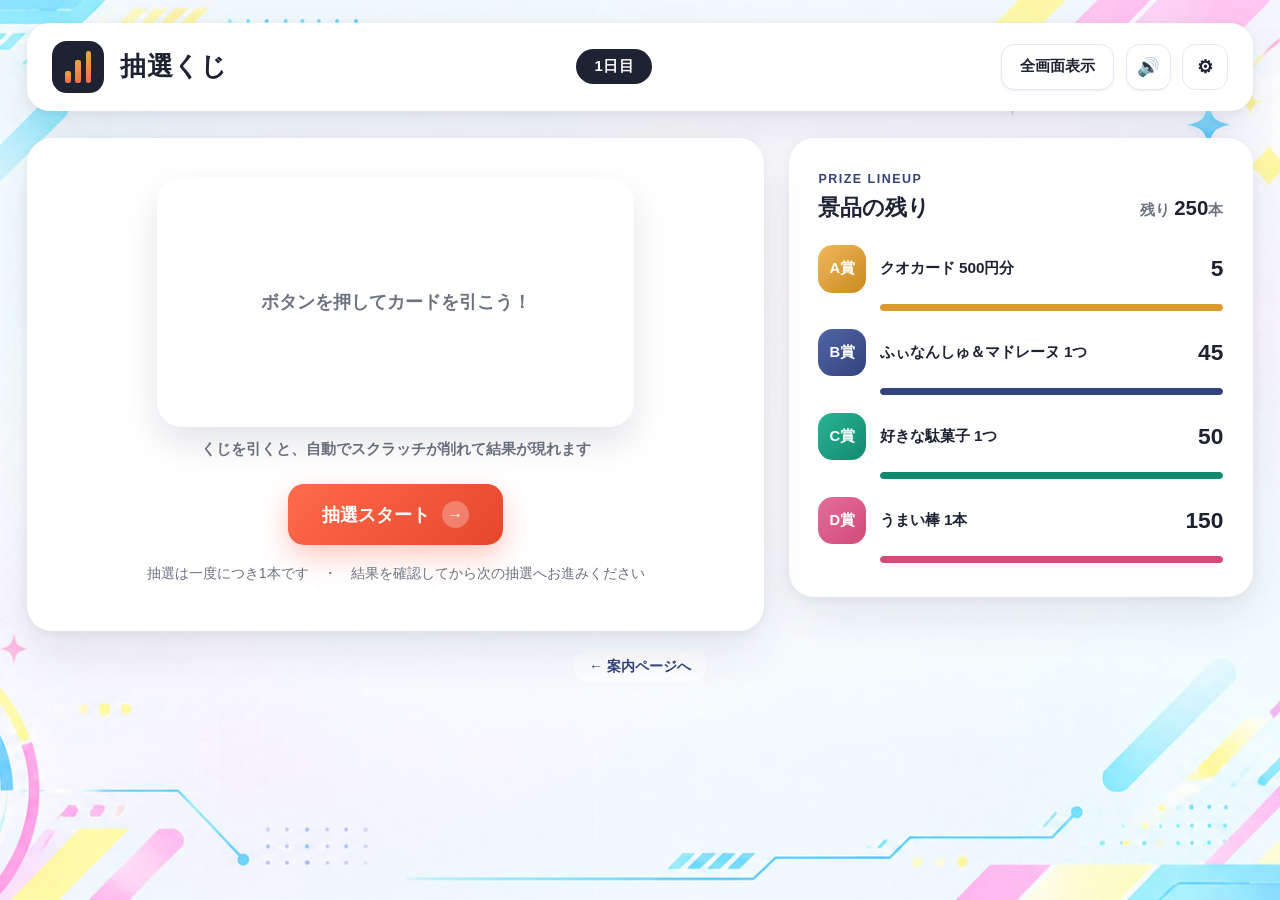
==== commit f445ec4c: "各日に背景画像を追加(画像はAI生成です)" ====
--- a/day1.html
+++ b/day1.html
@@ -6,7 +6,7 @@
 <title>抽選くじ（1日目）</title>
 <link rel="stylesheet" href="style.css">
 </head>
-<body>
+<body class="bg-day1">
 
 <div class="stage">
   <div class="topbar">
--- a/style.css
+++ b/style.css
@@ -28,6 +28,23 @@
     font-family: "Yu Gothic UI","Hiragino Kaku Gothic ProN","Meiryo",-apple-system,BlinkMacSystemFont,sans-serif;
     padding:0 1rem 3.75rem;
     overflow-x:hidden;
+  }
+  /* 日ごとの背景画像。<body class="bg-day1"> のように指定する（クラスが無いページは、上の既定のグラデーションのまま）。
+     画像を差し替えるときは、images/ の中のファイルを入れ替えるか、この url() のファイル名を変える。
+     画像が読み込めなかったときのために、既定のグラデーションを下の層に重ねてある。 */
+  body.bg-day1{
+    background:
+      url("images/bg-day1.jpg") center / cover no-repeat fixed,
+      linear-gradient(180deg,#F4F6FC,#E9EDF7) fixed;
+  }
+  body.bg-day2{
+    background:
+      url("images/bg-day2.jpg") center / cover no-repeat fixed,
+      linear-gradient(180deg,#F4F6FC,#E9EDF7) fixed;
+  }
+  /* 背景画像のページでは、背景に直接載る「案内ページへ」のリンクが、絵の線と重なって読みにくくならないよう、半透明の白いラベルを敷く */
+  body[class*="bg-day"] .page-switch-hint a{
+    display:inline-block; padding:0.3125rem 0.875rem; border-radius:62.4375rem; background:rgba(255,255,255,.82);
   }
   .stage{ position:relative; z-index:1; max-width:67.5rem; margin:0 auto; }
   html:fullscreen body{
